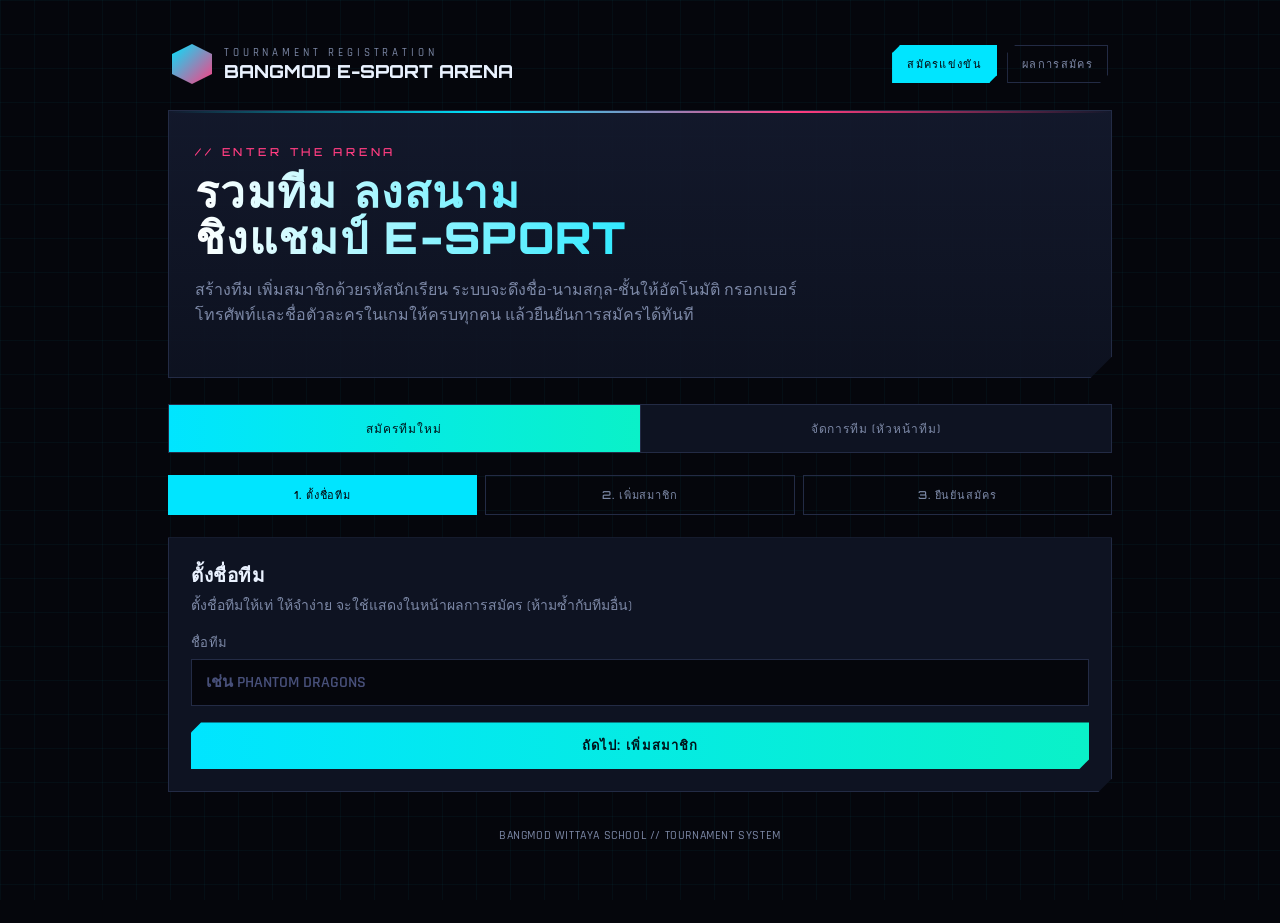
==== index.html @ ba94cb72 "Add files via upload" ====
<!DOCTYPE html>
<html lang="th">
<head>
<meta charset="UTF-8">
<meta name="viewport" content="width=device-width, initial-scale=1, maximum-scale=1">
<title>สมัครแข่งขัน E-SPORT</title>
<link rel="stylesheet" href="style.css">
</head>
<body>

<div class="wrap">

  <div class="topbar">
    <div class="brand">
      <div class="brand-mark"></div>
      <div class="brand-text">
        <div class="t1">Tournament Registration</div>
        <div class="t2">BANGMOD E-SPORT ARENA</div>
      </div>
    </div>
    <div class="nav-links">
      <a class="active" href="index.html">สมัครแข่งขัน</a>
      <a href="view.html">ผลการสมัคร</a>
    </div>
  </div>

  <div class="hero">
    <div class="eyebrow">// Enter the Arena</div>
    <h1>รวมทีม ลงสนาม<br>ชิงแชมป์ E-SPORT</h1>
    <p>สร้างทีม เพิ่มสมาชิกด้วยรหัสนักเรียน ระบบจะดึงชื่อ-นามสกุล-ชั้นให้อัตโนมัติ กรอกเบอร์โทรศัพท์และชื่อตัวละครในเกมให้ครบทุกคน แล้วยืนยันการสมัครได้ทันที</p>
  </div>

  <div class="tabs">
    <button id="tabNewBtn" class="active" onclick="showTab('new')">สมัครทีมใหม่</button>
    <button id="tabManageBtn" onclick="showTab('manage')">จัดการทีม (หัวหน้าทีม)</button>
  </div>

  <!-- ============ TAB: NEW TEAM ============ -->
  <div id="tabNew">

    <div class="steps">
      <div class="step on" id="stepInd1">1. ตั้งชื่อทีม</div>
      <div class="step" id="stepInd2">2. เพิ่มสมาชิก</div>
      <div class="step" id="stepInd3">3. ยืนยันสมัคร</div>
    </div>

    <!-- STEP 1 -->
    <div class="panel" id="step1">
      <h2>ตั้งชื่อทีม</h2>
      <div class="sub">ตั้งชื่อทีมให้เท่ ให้จำง่าย จะใช้แสดงในหน้าผลการสมัคร (ห้ามซ้ำกับทีมอื่น)</div>
      <div class="field">
        <label>ชื่อทีม</label>
        <input type="text" id="teamNameInput" placeholder="เช่น PHANTOM DRAGONS">
      </div>
      <div id="teamNameAlert"></div>
      <button class="btn btn-primary btn-block" onclick="goStep2(event)">ถัดไป: เพิ่มสมาชิก</button>
    </div>

    <!-- STEP 2 -->
    <div class="panel hide" id="step2">
      <h2>เพิ่มสมาชิกทีม (<span id="memberCount">0</span>/5 คน)</h2>
      <div class="sub">ทีม: <span class="mono" id="teamNameDisplay"></span> — คนแรกที่เพิ่มจะเป็น <span style="color:var(--gold)">หัวหน้าทีม</span> โดยอัตโนมัติ • ทีมนี้ต้องมีสมาชิกครบ <b>5 คน</b> (ลำดับ 1-4 = ตัวจริง, ลำดับ 5 = สำรอง)</div>

      <div id="addAlert"></div>

      <div id="addFormArea">
        <div class="row2">
          <div class="field">
            <label>รหัสประจำตัวนักเรียน</label>
            <input type="text" id="studentIdInput" placeholder="กรอกรหัสนักเรียนแล้วกด แอด" onkeydown="if(event.key==='Enter'){event.preventDefault();doLookup();}">
          </div>
          <div class="field">
            <label>&nbsp;</label>
            <button class="btn btn-block" id="addBtn" onclick="doLookup()">แอด (ค้นหา)</button>
          </div>
        </div>
      </div>

      <div id="previewCard"></div>

      <div id="rosterList"></div>

      <div style="display:flex; gap:10px; margin-top:18px;">
        <button class="btn" onclick="backStep1()">ย้อนกลับ</button>
        <button class="btn btn-primary" style="flex:1" id="toStep3Btn" onclick="goStep3()" disabled>ถัดไป: ยืนยันสมัคร</button>
      </div>
    </div>

    <!-- STEP 3 -->
    <div class="panel hide" id="step3">
      <h2>ตรวจสอบและยืนยันการสมัคร</h2>
      <div class="sub">ตรวจสอบข้อมูลทีมและสมาชิกให้ถูกต้องก่อนยืนยัน</div>
      <div id="confirmSummary"></div>
      <div id="submitAlert"></div>
      <div style="display:flex; gap:10px; margin-top:18px;">
        <button class="btn" onclick="backToStep2FromConfirm()">ย้อนกลับแก้ไข</button>
        <button class="btn btn-primary" style="flex:1" id="submitBtn" onclick="doSubmit()">ยืนยันสมัครทีม</button>
      </div>
    </div>

    <!-- SUCCESS -->
    <div class="panel hide" id="stepSuccess">
      <h2 style="color:var(--success)">✓ สมัครสำเร็จ!</h2>
      <div id="successBody"></div>
    </div>

  </div>

  <!-- ============ TAB: MANAGE TEAM ============ -->
  <div id="tabManage" class="hide">

    <div class="panel" id="loginPanel">
      <h2>เข้าสู่ระบบหัวหน้าทีม</h2>
      <div class="sub">กรอกรหัสนักเรียนและเบอร์โทรศัพท์ของหัวหน้าทีม เพื่อแก้ไข/เพิ่ม/ลบสมาชิก</div>
      <div id="loginAlert"></div>
      <div class="row2">
        <div class="field">
          <label>รหัสประจำตัวนักเรียน (หัวหน้าทีม)</label>
          <input type="text" id="loginId">
        </div>
        <div class="field">
          <label>เบอร์โทรศัพท์</label>
          <input type="tel" id="loginPhone">
        </div>
      </div>
      <button class="btn btn-primary btn-block" onclick="doTeamLogin()">เข้าสู่ระบบ</button>
    </div>

    <div class="panel hide" id="managePanel">
      <h2>จัดการทีม: <span id="mgTeamName" class="mono"></span></h2>
      <div class="sub">เฉพาะหัวหน้าทีมเท่านั้นที่แก้ไขได้ สมาชิกในทีมไม่สามารถแก้ไขได้</div>
      <div id="mgAlert"></div>

      <div class="field">
        <label>เปลี่ยนชื่อทีม</label>
        <div style="display:flex; gap:10px;">
          <input type="text" id="mgTeamNameInput" style="flex:1">
          <button class="btn btn-sm" onclick="mgRenameTeam()">บันทึก</button>
        </div>
      </div>

      <h3 style="font-size:15px; margin:18px 0 10px;">รายชื่อสมาชิก</h3>
      <div id="mgRoster"></div>

      <h3 style="font-size:15px; margin:18px 0 10px;">เพิ่มสมาชิกใหม่ (<span id="mgCount">0</span>/5 คน)</h3>
      <div id="mgAddAlert"></div>
      <div id="mgAddFormArea">
        <div class="row2">
          <div class="field">
            <label>รหัสประจำตัวนักเรียน</label>
            <input type="text" id="mgNewId">
          </div>
          <div class="field">
            <label>เบอร์โทรศัพท์</label>
            <input type="tel" id="mgNewPhone">
          </div>
        </div>
        <div class="field">
          <label>ชื่อตัวละครในเกม</label>
          <input type="text" id="mgNewGameName">
        </div>
        <button class="btn btn-block" onclick="mgAddMember()">เพิ่มสมาชิก</button>
      </div>
    </div>

  </div>

  <div class="footer-note">BANGMOD WITTAYA SCHOOL // TOURNAMENT SYSTEM</div>
</div>

<script src="config.js"></script>
<script src="api.js"></script>
<script src="inapp-warning.js"></script>
<script>
  /* ------------- TAB SWITCH ------------- */
  function showTab(t){
    document.getElementById('tabNew').classList.toggle('hide', t!=='new');
    document.getElementById('tabManage').classList.toggle('hide', t!=='manage');
    document.getElementById('tabNewBtn').classList.toggle('active', t==='new');
    document.getElementById('tabManageBtn').classList.toggle('active', t==='manage');
  }

  /* ------------- NEW TEAM FLOW STATE ------------- */
  const TEAM_SIZE = 5;
  const STARTER_COUNT = 4;
  let teamName = '';
  let members = []; // {studentId, firstName, lastName, className, phone, gameName}

  function posLabel(idx){ return idx < STARTER_COUNT ? 'ตัวจริง' : 'สำรอง'; }

  function esc(s){ return String(s==null?'':s).replace(/[&<>"']/g, c=>({'&':'&amp;','<':'&lt;','>':'&gt;','"':'&quot;',"'":'&#39;'}[c])); }

  function setStepInd(n){
    for(let i=1;i<=3;i++){
      const el = document.getElementById('stepInd'+i);
      el.classList.remove('on','done');
      if(i<n) el.classList.add('done');
      if(i===n) el.classList.add('on');
    }
  }

  function showAlert(elId, msg, ok){
    document.getElementById(elId).innerHTML = msg ? '<div class="alert '+(ok?'ok':'')+'">'+esc(msg).replace(/\n/g,'<br>')+'</div>' : '';
  }

  function goStep2(evt){
    const v = document.getElementById('teamNameInput').value.trim();
    if(!v){ showAlert('teamNameAlert','กรุณาตั้งชื่อทีม'); return; }
    const btn = evt.target;
    btn.disabled = true; btn.textContent = 'กำลังตรวจสอบชื่อทีม...';
    apiCall('checkTeamNameAvailable', { name: v }, 'GET').then(function(res){
      btn.disabled = false; btn.textContent = 'ถัดไป: เพิ่มสมาชิก';
      if(!res.ok){ showAlert('teamNameAlert', res.message); return; }
      showAlert('teamNameAlert','');
      teamName = v;
      document.getElementById('teamNameDisplay').textContent = teamName;
      document.getElementById('step1').classList.add('hide');
      document.getElementById('step2').classList.remove('hide');
      setStepInd(2);
    });
  }
  function backStep1(){
    document.getElementById('step2').classList.add('hide');
    document.getElementById('step1').classList.remove('hide');
    setStepInd(1);
  }

  let pendingStudent = null;
  function doLookup(){
    const idInput = document.getElementById('studentIdInput');
    const sid = idInput.value.trim();
    showAlert('addAlert','');
    document.getElementById('previewCard').innerHTML = '';
    if(members.length>=TEAM_SIZE){ showAlert('addAlert','ทีมนี้มีสมาชิกครบ 5 คนแล้ว'); return; }
    if(!sid){ showAlert('addAlert','กรุณากรอกรหัสนักเรียน'); return; }
    if(members.some(m=>m.studentId===sid)){ showAlert('addAlert','รหัสนี้อยู่ในทีมนี้แล้ว'); return; }
    const btn = document.getElementById('addBtn');
    btn.disabled = true; btn.textContent = 'กำลังค้นหา...';
    apiCall('lookupStudent', { studentId: sid }, 'GET').then(function(res){
      btn.disabled = false; btn.textContent = 'แอด (ค้นหา)';
      if(!res.ok){ showAlert('addAlert', res.message); return; }
      pendingStudent = res.student;
      const isLeader = members.length===0;
      const posText = posLabel(members.length);
      document.getElementById('previewCard').innerHTML =
        '<div class="roster-item '+(isLeader?'leader':'')+'">'+
          '<div class="info">'+
            '<div class="name">'+esc(pendingStudent.firstName)+' '+esc(pendingStudent.lastName)+'</div>'+
            '<div class="meta">ชั้น '+esc(pendingStudent.className)+' • รหัส '+esc(pendingStudent.studentId)+' • ลำดับ '+(members.length+1)+' ('+posText+')</div>'+
          '</div>'+
          '<div class="badge '+(isLeader?'':'member')+'">'+(isLeader?'หัวหน้าทีม':'สมาชิก')+'</div>'+
        '</div>'+
        '<div class="row2" style="margin-top:12px;">'+
          '<div class="field"><label>เบอร์โทรศัพท์ของ '+esc(pendingStudent.firstName)+'</label>'+
          '<input type="tel" id="pendingPhone" placeholder="0812345678"></div>'+
          '<div class="field"><label>ชื่อตัวละครในเกม</label>'+
          '<input type="text" id="pendingGameName" placeholder="เช่น ShadowStriker"></div>'+
        '</div>'+
        '<button class="btn btn-primary btn-block" onclick="confirmAddMember()">ยืนยันเพิ่มเข้าทีม</button>';
    });
  }

  function confirmAddMember(){
    const phone = document.getElementById('pendingPhone').value.trim();
    const gameName = document.getElementById('pendingGameName').value.trim();
    if(!phone || phone.length<9){ showAlert('addAlert','กรุณากรอกเบอร์โทรศัพท์ให้ถูกต้อง'); return; }
    if(!gameName){ showAlert('addAlert','กรุณากรอกชื่อตัวละครในเกม'); return; }
    members.push({ studentId: pendingStudent.studentId, firstName: pendingStudent.firstName, lastName: pendingStudent.lastName, className: pendingStudent.className, phone: phone, gameName: gameName });
    pendingStudent = null;
    document.getElementById('previewCard').innerHTML = '';
    document.getElementById('studentIdInput').value = '';
    showAlert('addAlert','');
    renderRoster();
  }

  function removeMember(sid){
    members = members.filter(m=>m.studentId!==sid);
    renderRoster();
  }

  function renderRoster(){
    const el = document.getElementById('rosterList');
    document.getElementById('memberCount').textContent = members.length;
    if(members.length===0){ el.innerHTML = '<div class="muted">ยังไม่มีสมาชิกในทีม</div>'; }
    else {
      el.innerHTML = members.map((m,i)=>{
        const isLeader = i===0;
        return '<div class="roster-item '+(isLeader?'leader':'')+'">'+
          '<div class="info"><div class="name">'+esc(m.firstName)+' '+esc(m.lastName)+' <span class="mono" style="color:var(--dim); font-size:12px;">@'+esc(m.gameName)+'</span></div>'+
          '<div class="meta">ชั้น '+esc(m.className)+' • รหัส '+esc(m.studentId)+' • โทร '+esc(m.phone)+' • ลำดับ '+(i+1)+' ('+posLabel(i)+')</div></div>'+
          '<div class="badge '+(isLeader?'':'member')+'">'+(isLeader?'หัวหน้าทีม':'สมาชิก')+'</div>'+
          '<button class="btn btn-sm btn-danger" onclick="removeMember(\''+m.studentId+'\')">ลบ</button>'+
        '</div>';
      }).join('');
    }
    document.getElementById('toStep3Btn').disabled = members.length!==TEAM_SIZE;
    document.getElementById('addFormArea').classList.toggle('hide', members.length>=TEAM_SIZE);
    document.getElementById('previewCard').innerHTML = '';
  }

  function goStep3(){
    document.getElementById('confirmSummary').innerHTML =
      '<div class="roster-item leader" style="border-left-color:var(--magenta)">'+
        '<div class="info"><div class="name">ชื่อทีม: '+esc(teamName)+'</div>'+
        '<div class="meta">จำนวนสมาชิก '+members.length+' คน</div></div>'+
      '</div>'+
      members.map((m,i)=>{
        const isLeader = i===0;
        return '<div class="roster-item '+(isLeader?'leader':'')+'">'+
          '<div class="info"><div class="name">'+esc(m.firstName)+' '+esc(m.lastName)+' <span class="mono" style="color:var(--dim); font-size:12px;">@'+esc(m.gameName)+'</span></div>'+
          '<div class="meta">ชั้น '+esc(m.className)+' • รหัส '+esc(m.studentId)+' • โทร '+esc(m.phone)+' • ลำดับ '+(i+1)+' ('+posLabel(i)+')</div></div>'+
          '<div class="badge '+(isLeader?'':'member')+'">'+(isLeader?'หัวหน้าทีม':'สมาชิก')+'</div>'+
        '</div>';
      }).join('');
    document.getElementById('step2').classList.add('hide');
    document.getElementById('step3').classList.remove('hide');
    setStepInd(3);
  }
  function backToStep2FromConfirm(){
    document.getElementById('step3').classList.add('hide');
    document.getElementById('step2').classList.remove('hide');
    setStepInd(2);
  }

  function doSubmit(){
    const btn = document.getElementById('submitBtn');
    btn.disabled = true; btn.textContent = 'กำลังบันทึก...';
    showAlert('submitAlert','');
    apiCall('submitRegistration', { teamName: teamName, members: members }, 'POST').then(function(res){
      btn.disabled = false; btn.textContent = 'ยืนยันสมัครทีม';
      if(!res.ok){ showAlert('submitAlert', res.message); return; }
      document.getElementById('step3').classList.add('hide');
      setStepInd(3);
      document.getElementById('successBody').innerHTML =
        '<div class="roster-item leader"><div class="info">'+
        '<div class="name">ทีม '+esc(res.teamName)+'</div>'+
        '<div class="meta">สมัครสำเร็จเมื่อ '+esc(res.timestamp)+'</div></div></div>'+
        '<p class="muted" style="margin-top:14px;">หัวหน้าทีมสามารถเข้าไปแก้ไขสมาชิกทีมได้ที่แท็บ <b>"จัดการทีม (หัวหน้าทีม)"</b> โดยใช้รหัสนักเรียนและเบอร์โทรศัพท์ของหัวหน้าทีม</p>'+
        '<a href="view.html" class="btn btn-primary" style="display:inline-block;margin-top:12px;text-decoration:none;">ดูผลการสมัครทั้งหมด</a>';
      document.getElementById('stepSuccess').classList.remove('hide');
    });
  }

  renderRoster();

  /* ------------- MANAGE TEAM (LEADER) ------------- */
  let mgTeamId = null, mgToken = null;

  function doTeamLogin(){
    const sid = document.getElementById('loginId').value.trim();
    const phone = document.getElementById('loginPhone').value.trim();
    showAlert('loginAlert','');
    if(!sid || !phone){ showAlert('loginAlert','กรุณากรอกรหัสนักเรียนและเบอร์โทรศัพท์'); return; }
    apiCall('teamLogin', { studentId: sid, phone: phone }, 'POST').then(function(res){
      if(!res.ok){ showAlert('loginAlert', res.message); return; }
      mgTeamId = res.teamId; mgToken = res.token;
      document.getElementById('loginPanel').classList.add('hide');
      document.getElementById('managePanel').classList.remove('hide');
      document.getElementById('mgTeamName').textContent = res.teamName;
      document.getElementById('mgTeamNameInput').value = res.teamName;
      renderMgRoster(res.members);
    });
  }

  function renderMgRoster(list){
    const el = document.getElementById('mgRoster');
    document.getElementById('mgCount').textContent = list.length;
    document.getElementById('mgAddFormArea').classList.toggle('hide', list.length>=5);
    el.innerHTML = list.map((m,i)=>{
      const isLeader = m.role==='หัวหน้าทีม';
      const posText = m.status || (i<4?'ตัวจริง':'สำรอง');
      return '<div class="roster-item '+(isLeader?'leader':'')+'">'+
        '<div class="info"><div class="name">'+esc(m.firstName)+' '+esc(m.lastName)+'</div>'+
        '<div class="meta">ชั้น '+esc(m.className)+' • รหัส '+esc(m.studentId)+' • ลำดับ '+(i+1)+' ('+posText+')</div>'+
        '<div class="row2" style="margin-top:8px;">'+
          '<div class="field"><label>เบอร์โทรศัพท์</label><input type="tel" value="'+esc(m.phone)+'" id="phone_'+esc(m.studentId)+'"></div>'+
          '<div class="field"><label>ชื่อตัวละครในเกม</label><input type="text" value="'+esc(m.gameName||'')+'" id="game_'+esc(m.studentId)+'"></div>'+
        '</div>'+
        '</div>'+
        '<div class="badge '+(isLeader?'':'member')+'">'+(isLeader?'หัวหน้าทีม':'สมาชิก')+'</div>'+
        '<div style="display:flex; flex-direction:column; gap:6px;">'+
          '<button class="btn btn-sm" onclick="mgUpdateContact(\''+m.studentId+'\')">บันทึก</button>'+
          (isLeader?'':'<button class="btn btn-sm btn-danger" onclick="mgRemoveMember(\''+m.studentId+'\')">ลบออก</button>')+
        '</div>'+
      '</div>';
    }).join('');
  }

  function mgRenameTeam(){
    const v = document.getElementById('mgTeamNameInput').value.trim();
    if(!v) return;
    apiCall('teamUpdateTeamName', { teamId: mgTeamId, token: mgToken, newName: v }, 'POST').then(function(res){
      if(!res.ok){ showAlert('mgAlert', res.message); return; }
      document.getElementById('mgTeamName').textContent = res.teamName;
      showAlert('mgAlert','บันทึกชื่อทีมแล้ว', true);
    });
  }

  function mgUpdateContact(sid){
    const phone = document.getElementById('phone_'+sid).value.trim();
    const gameName = document.getElementById('game_'+sid).value.trim();
    apiCall('teamUpdateMemberContact', { teamId: mgTeamId, token: mgToken, studentId: sid, phone: phone, gameName: gameName }, 'POST').then(function(res){
      if(!res.ok){ showAlert('mgAlert', res.message); return; }
      if(res.token) mgToken = res.token;
      showAlert('mgAlert','บันทึกข้อมูลแล้ว', true);
      renderMgRoster(res.members);
    });
  }

  function mgRemoveMember(sid){
    if(!confirm('ยืนยันลบสมาชิกนี้ออกจากทีม?')) return;
    apiCall('teamRemoveMember', { teamId: mgTeamId, token: mgToken, studentId: sid }, 'POST').then(function(res){
      if(!res.ok){ showAlert('mgAlert', res.message); return; }
      renderMgRoster(res.members);
    });
  }

  function mgAddMember(){
    const sid = document.getElementById('mgNewId').value.trim();
    const phone = document.getElementById('mgNewPhone').value.trim();
    const gameName = document.getElementById('mgNewGameName').value.trim();
    showAlert('mgAddAlert','');
    if(!sid || !phone || !gameName){ showAlert('mgAddAlert','กรุณากรอกรหัสนักเรียน เบอร์โทรศัพท์ และชื่อตัวละครในเกมให้ครบ'); return; }
    apiCall('teamAddMember', { teamId: mgTeamId, token: mgToken, studentId: sid, phone: phone, gameName: gameName }, 'POST').then(function(res){
      if(!res.ok){ showAlert('mgAddAlert', res.message); return; }
      document.getElementById('mgNewId').value='';
      document.getElementById('mgNewPhone').value='';
      document.getElementById('mgNewGameName').value='';
      renderMgRoster(res.members);
    });
  }
</script>
</body>
</html>
---- style.css ----
@import url('https://fonts.googleapis.com/css2?family=Orbitron:wght@600;800;900&family=Rajdhani:wght@500;600;700&family=JetBrains+Mono:wght@500;700&display=swap');

  :root{
    --void:#05060c;
    --panel:#0e1322;
    --panel-2:#141a2e;
    --line:#232b45;
    --cyan:#00e5ff;
    --magenta:#ff3d81;
    --gold:#ffc93c;
    --text:#eaf2ff;
    --dim:#7c88a6;
    --danger:#ff4b6a;
    --success:#33ffb0;
  }

  *{box-sizing:border-box;}
  html,body{
    margin:0;padding:0;min-height:100%;
    background:
      radial-gradient(1200px 700px at 15% -10%, rgba(0,229,255,.10), transparent 55%),
      radial-gradient(1000px 600px at 100% 0%, rgba(255,61,129,.10), transparent 55%),
      var(--void);
    color:var(--text);
    font-family:'Rajdhani',sans-serif;
    font-weight:500;
  }
  body{
    background-image:
      linear-gradient(rgba(0,229,255,.035) 1px, transparent 1px),
      linear-gradient(90deg, rgba(0,229,255,.035) 1px, transparent 1px);
    background-size:34px 34px;
    background-attachment:fixed;
  }

  h1,h2,h3,.display{ font-family:'Orbitron',sans-serif; letter-spacing:.03em; margin:0; }
  .mono{ font-family:'JetBrains Mono',monospace; letter-spacing:.02em; }

  a{ color:var(--cyan); }

  ::selection{ background:var(--magenta); color:#fff; }

  ::-webkit-scrollbar{ width:10px; height:10px;}
  ::-webkit-scrollbar-track{ background:var(--void);}
  ::-webkit-scrollbar-thumb{ background:var(--line); border-radius:6px;}

  .wrap{ max-width:980px; margin:0 auto; padding:28px 18px 80px; }

  /* ---------- Top bar / hero ---------- */
  .topbar{
    display:flex; align-items:center; justify-content:space-between;
    padding:16px 4px 26px; flex-wrap:wrap; gap:12px;
  }
  .brand{ display:flex; align-items:center; gap:12px; }
  .brand-mark{
    width:40px;height:40px; flex:none;
    background:linear-gradient(135deg,var(--cyan),var(--magenta));
    clip-path:polygon(50% 0,100% 25%,100% 75%,50% 100%,0 75%,0 25%);
    box-shadow:0 0 22px rgba(0,229,255,.55);
  }
  .brand-text .t1{ font-size:11px; letter-spacing:.35em; color:var(--dim); text-transform:uppercase;}
  .brand-text .t2{ font-family:'Orbitron'; font-weight:800; font-size:18px; }
  .nav-links{ display:flex; gap:10px; }
  .nav-links a{
    font-family:'Orbitron'; font-size:11px; letter-spacing:.12em; text-decoration:none;
    color:var(--dim); border:1px solid var(--line); padding:9px 14px;
    clip-path:polygon(8px 0,100% 0,100% calc(100% - 8px),calc(100% - 8px) 100%,0 100%,0 8px);
    transition:.2s;
  }
  .nav-links a:hover, .nav-links a.active{ color:var(--void); background:var(--cyan); border-color:var(--cyan); }

  .hero{
    position:relative; padding:34px 26px; margin-bottom:26px; overflow:hidden;
    background:linear-gradient(180deg, rgba(20,26,46,.9), rgba(14,19,34,.9));
    border:1px solid var(--line);
    clip-path:polygon(0 0,100% 0,100% calc(100% - 22px),calc(100% - 22px) 100%,0 100%);
  }
  .hero::after{
    content:'';position:absolute; left:0; right:0; top:0; height:2px;
    background:linear-gradient(90deg,transparent,var(--cyan),var(--magenta),transparent);
    animation:scan 3.2s linear infinite;
  }
  @keyframes scan{ 0%{transform:translateY(0);} 100%{transform:translateY(220px);} }
  .eyebrow{ color:var(--magenta); font-family:'Orbitron'; font-size:11px; letter-spacing:.35em; text-transform:uppercase; }
  .hero h1{ font-size:clamp(28px,5vw,44px); font-weight:900; line-height:1.05; margin:10px 0 8px;
    background:linear-gradient(90deg,#fff,var(--cyan) 60%,var(--magenta));
    -webkit-background-clip:text; background-clip:text; color:transparent; }
  .hero p{ color:var(--dim); max-width:640px; font-size:16px; }

  /* ---------- Panels / cards ---------- */
  .panel{
    background:var(--panel); border:1px solid var(--line);
    clip-path:polygon(0 0,100% 0,100% calc(100% - 14px),calc(100% - 14px) 100%,0 100%);
    padding:22px; margin-bottom:20px;
  }
  .panel h2{ font-size:19px; font-weight:800; margin-bottom:4px; }
  .panel .sub{ color:var(--dim); font-size:14px; margin-bottom:16px; }

  .steps{ display:flex; gap:8px; margin-bottom:22px; flex-wrap:wrap; }
  .step{
    flex:1; min-width:120px; text-align:center; padding:10px 6px;
    border:1px solid var(--line); font-family:'Orbitron'; font-size:11px; letter-spacing:.08em;
    color:var(--dim);
  }
  .step.on{ color:var(--void); background:var(--cyan); border-color:var(--cyan); }
  .step.done{ color:var(--cyan); border-color:var(--cyan); }

  /* ---------- Form elements ---------- */
  label{ display:block; font-size:13px; color:var(--dim); margin:0 0 6px; letter-spacing:.03em; }
  .field{ margin-bottom:16px; }
  input[type=text], input[type=tel], input[type=password], input[type=file], select{
    width:100%; background:var(--void); border:1px solid var(--line); color:var(--text);
    padding:12px 14px; font-family:'Rajdhani'; font-size:16px; font-weight:600;
    outline:none; transition:.15s;
  }
  input:focus, select:focus{ border-color:var(--cyan); box-shadow:0 0 0 3px rgba(0,229,255,.15); }
  input::placeholder{ color:#48507a; }
  .row2{ display:grid; grid-template-columns:1fr 1fr; gap:12px; }
  @media (max-width:560px){ .row2{ grid-template-columns:1fr; } }

  .btn{
    font-family:'Orbitron'; font-size:13px; font-weight:700; letter-spacing:.08em;
    padding:13px 22px; border:1px solid var(--line); background:transparent; color:var(--text);
    cursor:pointer; clip-path:polygon(10px 0,100% 0,100% calc(100% - 10px),calc(100% - 10px) 100%,0 100%,0 10px);
    transition:.15s; text-transform:uppercase;
  }
  .btn:hover{ border-color:var(--cyan); color:var(--cyan); }
  .btn:disabled{ opacity:.4; cursor:not-allowed; }
  .btn-primary{ background:linear-gradient(90deg,var(--cyan),#0af1c8); color:#00131a; border:none; }
  .btn-primary:hover{ filter:brightness(1.1); color:#00131a; box-shadow:0 0 20px rgba(0,229,255,.4); }
  .btn-danger{ border-color:rgba(255,75,106,.5); color:var(--danger); }
  .btn-danger:hover{ background:var(--danger); color:#fff; border-color:var(--danger); }
  .btn-block{ width:100%; }
  .btn-sm{ padding:8px 14px; font-size:11px; }

  /* ---------- Member rows / roster ---------- */
  .roster-item{
    display:flex; align-items:center; gap:12px; padding:12px 14px; margin-bottom:8px;
    background:var(--void); border:1px solid var(--line); border-left:3px solid var(--cyan);
  }
  .roster-item.leader{ border-left-color:var(--gold); }
  .roster-item .info{ flex:1; min-width:0; }
  .roster-item .name{ font-weight:700; font-size:16px; }
  .roster-item .meta{ color:var(--dim); font-size:13px; }
  .badge{
    font-family:'Orbitron'; font-size:10px; letter-spacing:.08em; padding:4px 9px;
    border:1px solid var(--gold); color:var(--gold); text-transform:uppercase; flex:none;
  }
  .badge.member{ border-color:var(--cyan); color:var(--cyan); }

  /* ---------- Alerts ---------- */
  .alert{ padding:12px 14px; border-left:3px solid var(--danger); background:rgba(255,75,106,.08); color:#ffd0d9; font-size:14px; margin-bottom:14px; white-space:pre-line;}
  .alert.ok{ border-left-color:var(--success); background:rgba(51,255,176,.08); color:#c6ffe9; }

  /* ---------- Results table / team cards ---------- */
  .team-card{
    background:var(--panel); border:1px solid var(--line); margin-bottom:16px;
    clip-path:polygon(0 0,100% 0,100% calc(100% - 14px),calc(100% - 14px) 100%,0 100%);
  }
  .team-card .head{
    display:flex; align-items:center; justify-content:space-between; gap:10px;
    padding:14px 18px; border-bottom:1px solid var(--line); cursor:pointer;
  }
  .team-card .entry{ font-family:'JetBrains Mono'; color:var(--magenta); font-size:12px; }
  .team-card .tname{ font-family:'Orbitron'; font-weight:800; font-size:16px; margin-top:2px; }
  .team-card .time{ color:var(--dim); font-size:12px; font-family:'JetBrains Mono'; white-space:nowrap; }
  .team-card table{ width:100%; border-collapse:collapse; }
  .team-card td, .team-card th{ padding:10px 18px; font-size:14px; text-align:left; border-bottom:1px solid var(--line); }
  .team-card th{ color:var(--dim); font-size:11px; letter-spacing:.08em; text-transform:uppercase; font-family:'Orbitron'; }
  .team-card tr:last-child td{ border-bottom:none; }

  .empty{ text-align:center; color:var(--dim); padding:50px 20px; }
  .loader{ text-align:center; color:var(--dim); padding:30px; font-family:'Orbitron'; font-size:12px; letter-spacing:.1em; }
  .loader::after{ content:'...'; animation:dots 1.2s steps(4,end) infinite; }
  @keyframes dots{ 0%,20%{content:'.';} 40%{content:'..';} 60%,100%{content:'...';} }

  .tabs{ display:flex; gap:0; margin-bottom:22px; border:1px solid var(--line); }
  .tabs button{
    flex:1; background:var(--panel); border:none; color:var(--dim); padding:14px;
    font-family:'Orbitron'; font-size:12px; letter-spacing:.08em; cursor:pointer; text-transform:uppercase;
    border-right:1px solid var(--line);
  }
  .tabs button:last-child{ border-right:none; }
  .tabs button.active{ background:linear-gradient(90deg,var(--cyan),#0af1c8); color:#00131a; }

  .hide{ display:none !important; }
  .muted{ color:var(--dim); font-size:13px; }
  .footer-note{ text-align:center; color:var(--dim); font-size:12px; margin-top:36px; letter-spacing:.05em; }
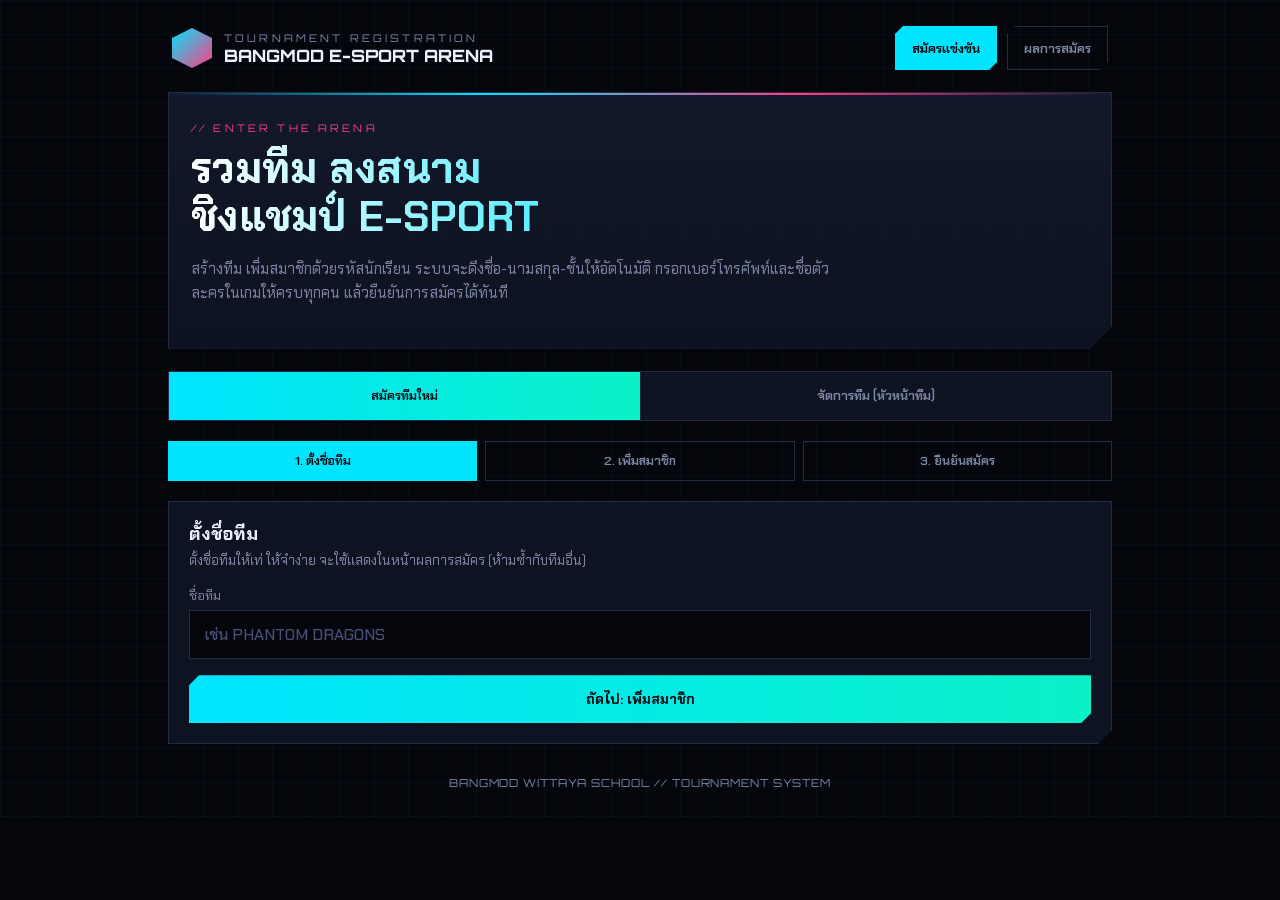
==== commit 282c808a: "Add files via upload" ====
--- a/index.html
+++ b/index.html
@@ -2,7 +2,7 @@
 <html lang="th">
 <head>
 <meta charset="UTF-8">
-<meta name="viewport" content="width=device-width, initial-scale=1, maximum-scale=1">
+<meta name="viewport" content="width=device-width, initial-scale=1, maximum-scale=1, viewport-fit=cover">
 <title>สมัครแข่งขัน E-SPORT</title>
 <link rel="stylesheet" href="style.css">
 </head>
@@ -171,6 +171,7 @@
 <script src="config.js"></script>
 <script src="api.js"></script>
 <script src="inapp-warning.js"></script>
+<script src="bottom-nav.js"></script>
 <script>
   /* ------------- TAB SWITCH ------------- */
   function showTab(t){
--- a/style.css
+++ b/style.css
@@ -1,4 +1,7 @@
-@import url('https://fonts.googleapis.com/css2?family=Orbitron:wght@600;800;900&family=Rajdhani:wght@500;600;700&family=JetBrains+Mono:wght@500;700&display=swap');
+/* Chakra Petch = ตัวหลักของทั้งแอป (รองรับไทย+อังกฤษ สไตล์เหลี่ยม-เทค เหมาะกับธีม esport)
+     Orbitron = ใช้เฉพาะจุดที่เป็นภาษาอังกฤษล้วนๆ (โลโก้/ป้ายแบรนด์) เพราะไม่มีตัวอักษรไทย
+     JetBrains Mono = ตัวเลข/รหัส/เวลา */
+  @import url('https://fonts.googleapis.com/css2?family=Chakra+Petch:wght@400;500;600;700&family=Orbitron:wght@700;800;900&family=JetBrains+Mono:wght@500;700&display=swap');
 
   :root{
     --void:#05060c;
@@ -12,18 +15,23 @@
     --dim:#7c88a6;
     --danger:#ff4b6a;
     --success:#33ffb0;
-  }
-
-  *{box-sizing:border-box;}
+    --safe-t: env(safe-area-inset-top, 0px);
+    --safe-b: env(safe-area-inset-bottom, 0px);
+    --bottom-nav-h: 64px;
+  }
+
+  *{ box-sizing:border-box; -webkit-tap-highlight-color:transparent; }
+  html{ -webkit-text-size-adjust:100%; }
   html,body{
     margin:0;padding:0;min-height:100%;
+    overflow-x:hidden;
     background:
       radial-gradient(1200px 700px at 15% -10%, rgba(0,229,255,.10), transparent 55%),
       radial-gradient(1000px 600px at 100% 0%, rgba(255,61,129,.10), transparent 55%),
       var(--void);
     color:var(--text);
-    font-family:'Rajdhani',sans-serif;
-    font-weight:500;
+    font-family:'Chakra Petch','Noto Sans Thai',sans-serif;
+    font-weight:400;
   }
   body{
     background-image:
@@ -33,24 +41,21 @@
     background-attachment:fixed;
   }
 
-  h1,h2,h3,.display{ font-family:'Orbitron',sans-serif; letter-spacing:.03em; margin:0; }
+  h1,h2,h3,.display{ font-family:'Chakra Petch',sans-serif; font-weight:700; letter-spacing:.01em; margin:0; }
   .mono{ font-family:'JetBrains Mono',monospace; letter-spacing:.02em; }
+  /* ใช้เฉพาะข้อความอังกฤษล้วน (โลโก้/ป้ายแบรนด์) เท่านั้น เพราะฟอนต์นี้ไม่มีตัวอักษรไทย */
+  .brand-only{ font-family:'Orbitron',sans-serif; }
 
   a{ color:var(--cyan); }
-
   ::selection{ background:var(--magenta); color:#fff; }
-
   ::-webkit-scrollbar{ width:10px; height:10px;}
   ::-webkit-scrollbar-track{ background:var(--void);}
   ::-webkit-scrollbar-thumb{ background:var(--line); border-radius:6px;}
 
-  .wrap{ max-width:980px; margin:0 auto; padding:28px 18px 80px; }
+  .wrap{ max-width:980px; margin:0 auto; padding:calc(18px + var(--safe-t)) 18px 28px; }
 
   /* ---------- Top bar / hero ---------- */
-  .topbar{
-    display:flex; align-items:center; justify-content:space-between;
-    padding:16px 4px 26px; flex-wrap:wrap; gap:12px;
-  }
+  .topbar{ display:flex; align-items:center; justify-content:space-between; padding:8px 4px 22px; flex-wrap:wrap; gap:12px; }
   .brand{ display:flex; align-items:center; gap:12px; }
   .brand-mark{
     width:40px;height:40px; flex:none;
@@ -58,22 +63,27 @@
     clip-path:polygon(50% 0,100% 25%,100% 75%,50% 100%,0 75%,0 25%);
     box-shadow:0 0 22px rgba(0,229,255,.55);
   }
-  .brand-text .t1{ font-size:11px; letter-spacing:.35em; color:var(--dim); text-transform:uppercase;}
-  .brand-text .t2{ font-family:'Orbitron'; font-weight:800; font-size:18px; }
+  .brand-text .t1{ font-family:'Orbitron',sans-serif; font-size:10.5px; letter-spacing:.3em; color:var(--dim); text-transform:uppercase;}
+  .brand-text .t2{ font-family:'Orbitron',sans-serif; font-weight:800; font-size:17px; }
+
+  /* nav-links: ใช้บนจอกว้าง (desktop/tablet) — บนมือถือใช้ bottom-nav แทน */
   .nav-links{ display:flex; gap:10px; }
   .nav-links a{
-    font-family:'Orbitron'; font-size:11px; letter-spacing:.12em; text-decoration:none;
-    color:var(--dim); border:1px solid var(--line); padding:9px 14px;
+    font-family:'Chakra Petch'; font-weight:600; font-size:13px; text-decoration:none;
+    color:var(--dim); border:1px solid var(--line); padding:10px 16px; min-height:44px; display:flex; align-items:center;
     clip-path:polygon(8px 0,100% 0,100% calc(100% - 8px),calc(100% - 8px) 100%,0 100%,0 8px);
-    transition:.2s;
+    transition:.15s;
   }
   .nav-links a:hover, .nav-links a.active{ color:var(--void); background:var(--cyan); border-color:var(--cyan); }
+  @media (max-width:720px){ .nav-links{ display:none; } }
+  @media (max-width:720px){ .wrap{ padding-bottom:calc(28px + var(--bottom-nav-h) + var(--safe-b)); } }
 
   .hero{
-    position:relative; padding:34px 26px; margin-bottom:26px; overflow:hidden;
+    position:relative; padding:28px 22px; margin-bottom:22px; overflow:hidden;
     background:linear-gradient(180deg, rgba(20,26,46,.9), rgba(14,19,34,.9));
     border:1px solid var(--line);
     clip-path:polygon(0 0,100% 0,100% calc(100% - 22px),calc(100% - 22px) 100%,0 100%);
+    animation:fadeUp .5s ease both;
   }
   .hero::after{
     content:'';position:absolute; left:0; right:0; top:0; height:2px;
@@ -81,36 +91,39 @@
     animation:scan 3.2s linear infinite;
   }
   @keyframes scan{ 0%{transform:translateY(0);} 100%{transform:translateY(220px);} }
-  .eyebrow{ color:var(--magenta); font-family:'Orbitron'; font-size:11px; letter-spacing:.35em; text-transform:uppercase; }
-  .hero h1{ font-size:clamp(28px,5vw,44px); font-weight:900; line-height:1.05; margin:10px 0 8px;
+  @keyframes fadeUp{ from{ opacity:0; transform:translateY(10px);} to{ opacity:1; transform:translateY(0);} }
+  .eyebrow{ font-family:'Orbitron',sans-serif; color:var(--magenta); font-size:10.5px; letter-spacing:.3em; text-transform:uppercase; }
+  .hero h1{ font-size:clamp(24px,6vw,42px); font-weight:700; line-height:1.15; margin:10px 0 8px;
     background:linear-gradient(90deg,#fff,var(--cyan) 60%,var(--magenta));
     -webkit-background-clip:text; background-clip:text; color:transparent; }
-  .hero p{ color:var(--dim); max-width:640px; font-size:16px; }
+  .hero p{ color:var(--dim); max-width:640px; font-size:15px; line-height:1.6; }
 
   /* ---------- Panels / cards ---------- */
   .panel{
     background:var(--panel); border:1px solid var(--line);
     clip-path:polygon(0 0,100% 0,100% calc(100% - 14px),calc(100% - 14px) 100%,0 100%);
-    padding:22px; margin-bottom:20px;
-  }
-  .panel h2{ font-size:19px; font-weight:800; margin-bottom:4px; }
-  .panel .sub{ color:var(--dim); font-size:14px; margin-bottom:16px; }
-
-  .steps{ display:flex; gap:8px; margin-bottom:22px; flex-wrap:wrap; }
+    padding:20px; margin-bottom:18px;
+    animation:fadeUp .4s ease both;
+  }
+  .panel h2{ font-size:18px; font-weight:700; margin-bottom:4px; }
+  .panel .sub{ color:var(--dim); font-size:13.5px; line-height:1.6; margin-bottom:16px; }
+
+  .steps{ display:flex; gap:8px; margin-bottom:20px; flex-wrap:wrap; }
   .step{
-    flex:1; min-width:120px; text-align:center; padding:10px 6px;
-    border:1px solid var(--line); font-family:'Orbitron'; font-size:11px; letter-spacing:.08em;
+    flex:1; min-width:104px; text-align:center; padding:11px 6px;
+    border:1px solid var(--line); font-family:'Chakra Petch'; font-weight:600; font-size:12.5px;
     color:var(--dim);
   }
   .step.on{ color:var(--void); background:var(--cyan); border-color:var(--cyan); }
   .step.done{ color:var(--cyan); border-color:var(--cyan); }
 
   /* ---------- Form elements ---------- */
-  label{ display:block; font-size:13px; color:var(--dim); margin:0 0 6px; letter-spacing:.03em; }
+  label{ display:block; font-size:13px; color:var(--dim); margin:0 0 6px; }
   .field{ margin-bottom:16px; }
   input[type=text], input[type=tel], input[type=password], input[type=file], select{
     width:100%; background:var(--void); border:1px solid var(--line); color:var(--text);
-    padding:12px 14px; font-family:'Rajdhani'; font-size:16px; font-weight:600;
+    padding:13px 14px; font-family:'Chakra Petch'; font-size:16px; font-weight:500;
+    min-height:48px;
     outline:none; transition:.15s;
   }
   input:focus, select:focus{ border-color:var(--cyan); box-shadow:0 0 0 3px rgba(0,229,255,.15); }
@@ -119,37 +132,40 @@
   @media (max-width:560px){ .row2{ grid-template-columns:1fr; } }
 
   .btn{
-    font-family:'Orbitron'; font-size:13px; font-weight:700; letter-spacing:.08em;
-    padding:13px 22px; border:1px solid var(--line); background:transparent; color:var(--text);
+    font-family:'Chakra Petch'; font-size:14px; font-weight:600;
+    padding:13px 22px; min-height:48px; border:1px solid var(--line); background:transparent; color:var(--text);
     cursor:pointer; clip-path:polygon(10px 0,100% 0,100% calc(100% - 10px),calc(100% - 10px) 100%,0 100%,0 10px);
-    transition:.15s; text-transform:uppercase;
+    transition:transform .1s ease, border-color .15s, color .15s, background .15s;
   }
   .btn:hover{ border-color:var(--cyan); color:var(--cyan); }
+  .btn:active{ transform:scale(.96); }
   .btn:disabled{ opacity:.4; cursor:not-allowed; }
-  .btn-primary{ background:linear-gradient(90deg,var(--cyan),#0af1c8); color:#00131a; border:none; }
+  .btn:disabled:active{ transform:none; }
+  .btn-primary{ background:linear-gradient(90deg,var(--cyan),#0af1c8); color:#00131a; border:none; font-weight:700; }
   .btn-primary:hover{ filter:brightness(1.1); color:#00131a; box-shadow:0 0 20px rgba(0,229,255,.4); }
   .btn-danger{ border-color:rgba(255,75,106,.5); color:var(--danger); }
   .btn-danger:hover{ background:var(--danger); color:#fff; border-color:var(--danger); }
   .btn-block{ width:100%; }
-  .btn-sm{ padding:8px 14px; font-size:11px; }
+  .btn-sm{ padding:9px 14px; min-height:40px; font-size:12.5px; }
 
   /* ---------- Member rows / roster ---------- */
   .roster-item{
-    display:flex; align-items:center; gap:12px; padding:12px 14px; margin-bottom:8px;
+    display:flex; align-items:center; gap:12px; padding:13px 14px; margin-bottom:8px;
     background:var(--void); border:1px solid var(--line); border-left:3px solid var(--cyan);
+    transition:.15s;
   }
   .roster-item.leader{ border-left-color:var(--gold); }
   .roster-item .info{ flex:1; min-width:0; }
-  .roster-item .name{ font-weight:700; font-size:16px; }
-  .roster-item .meta{ color:var(--dim); font-size:13px; }
+  .roster-item .name{ font-weight:600; font-size:15.5px; }
+  .roster-item .meta{ color:var(--dim); font-size:12.5px; margin-top:2px; }
   .badge{
-    font-family:'Orbitron'; font-size:10px; letter-spacing:.08em; padding:4px 9px;
-    border:1px solid var(--gold); color:var(--gold); text-transform:uppercase; flex:none;
+    font-family:'Chakra Petch'; font-weight:600; font-size:11px; padding:5px 10px;
+    border:1px solid var(--gold); color:var(--gold); flex:none;
   }
   .badge.member{ border-color:var(--cyan); color:var(--cyan); }
 
   /* ---------- Alerts ---------- */
-  .alert{ padding:12px 14px; border-left:3px solid var(--danger); background:rgba(255,75,106,.08); color:#ffd0d9; font-size:14px; margin-bottom:14px; white-space:pre-line;}
+  .alert{ padding:12px 14px; border-left:3px solid var(--danger); background:rgba(255,75,106,.08); color:#ffd0d9; font-size:14px; margin-bottom:14px; white-space:pre-line; line-height:1.6;}
   .alert.ok{ border-left-color:var(--success); background:rgba(51,255,176,.08); color:#c6ffe9; }
 
   /* ---------- Results table / team cards ---------- */
@@ -160,24 +176,32 @@
   .team-card .head{
     display:flex; align-items:center; justify-content:space-between; gap:10px;
     padding:14px 18px; border-bottom:1px solid var(--line); cursor:pointer;
-  }
-  .team-card .entry{ font-family:'JetBrains Mono'; color:var(--magenta); font-size:12px; }
-  .team-card .tname{ font-family:'Orbitron'; font-weight:800; font-size:16px; margin-top:2px; }
-  .team-card .time{ color:var(--dim); font-size:12px; font-family:'JetBrains Mono'; white-space:nowrap; }
+    min-height:44px;
+  }
+  .team-card .head:active{ background:rgba(0,229,255,.05); }
+  .team-card .entry{ font-family:'Orbitron'; color:var(--magenta); font-size:11px; }
+  .team-card .tname{ font-family:'Chakra Petch'; font-weight:700; font-size:16px; margin-top:2px; }
+  .team-card .time{ color:var(--dim); font-size:11.5px; font-family:'JetBrains Mono'; white-space:nowrap; }
+
+  .table-scroll{ overflow-x:auto; -webkit-overflow-scrolling:touch; }
+  .table-scroll table{ width:100%; border-collapse:collapse; min-width:560px; }
   .team-card table{ width:100%; border-collapse:collapse; }
-  .team-card td, .team-card th{ padding:10px 18px; font-size:14px; text-align:left; border-bottom:1px solid var(--line); }
-  .team-card th{ color:var(--dim); font-size:11px; letter-spacing:.08em; text-transform:uppercase; font-family:'Orbitron'; }
+  .team-card td, .team-card th{ padding:10px 14px; font-size:13.5px; text-align:left; border-bottom:1px solid var(--line); white-space:nowrap; }
+  .team-card td:first-child, .team-card th:first-child{ padding-left:18px; }
+  .team-card th{ color:var(--dim); font-size:10.5px; letter-spacing:.06em; text-transform:uppercase; font-family:'Chakra Petch'; font-weight:600; }
   .team-card tr:last-child td{ border-bottom:none; }
+  .scroll-hint{ font-size:11px; color:var(--dim); text-align:center; padding:6px 0 2px; display:none; }
+  @media (max-width:640px){ .scroll-hint{ display:block; } }
 
   .empty{ text-align:center; color:var(--dim); padding:50px 20px; }
-  .loader{ text-align:center; color:var(--dim); padding:30px; font-family:'Orbitron'; font-size:12px; letter-spacing:.1em; }
+  .loader{ text-align:center; color:var(--dim); padding:30px; font-family:'Chakra Petch'; font-weight:600; font-size:13px; }
   .loader::after{ content:'...'; animation:dots 1.2s steps(4,end) infinite; }
   @keyframes dots{ 0%,20%{content:'.';} 40%{content:'..';} 60%,100%{content:'...';} }
 
-  .tabs{ display:flex; gap:0; margin-bottom:22px; border:1px solid var(--line); }
+  .tabs{ display:flex; gap:0; margin-bottom:20px; border:1px solid var(--line); }
   .tabs button{
-    flex:1; background:var(--panel); border:none; color:var(--dim); padding:14px;
-    font-family:'Orbitron'; font-size:12px; letter-spacing:.08em; cursor:pointer; text-transform:uppercase;
+    flex:1; background:var(--panel); border:none; color:var(--dim); padding:14px 8px; min-height:48px;
+    font-family:'Chakra Petch'; font-weight:600; font-size:13px; cursor:pointer;
     border-right:1px solid var(--line);
   }
   .tabs button:last-child{ border-right:none; }
@@ -185,4 +209,23 @@
 
   .hide{ display:none !important; }
   .muted{ color:var(--dim); font-size:13px; }
-  .footer-note{ text-align:center; color:var(--dim); font-size:12px; margin-top:36px; letter-spacing:.05em; }
+  .footer-note{ font-family:'Orbitron'; text-align:center; color:var(--dim); font-size:11px; margin-top:32px; letter-spacing:.08em; }
+
+  /* ---------- Bottom mobile nav ---------- */
+  .bottom-nav{
+    display:none;
+    position:fixed; left:0; right:0; bottom:0; z-index:900;
+    background:rgba(10,13,24,.92); backdrop-filter:blur(10px);
+    border-top:1px solid var(--line);
+    padding:8px 10px calc(8px + var(--safe-b));
+  }
+  @media (max-width:720px){ .bottom-nav{ display:flex; gap:6px; } }
+  .bottom-nav a{
+    flex:1; display:flex; flex-direction:column; align-items:center; justify-content:center; gap:3px;
+    text-decoration:none; color:var(--dim); font-family:'Chakra Petch'; font-weight:600; font-size:11px;
+    padding:6px 4px; min-height:48px; border-radius:2px; transition:.15s;
+  }
+  .bottom-nav a svg{ width:20px; height:20px; stroke:currentColor; fill:none; stroke-width:1.8; }
+  .bottom-nav a.active{ color:var(--cyan); }
+  .bottom-nav a.active svg{ filter:drop-shadow(0 0 5px rgba(0,229,255,.7)); }
+  .bottom-nav a:active{ transform:scale(.94); }
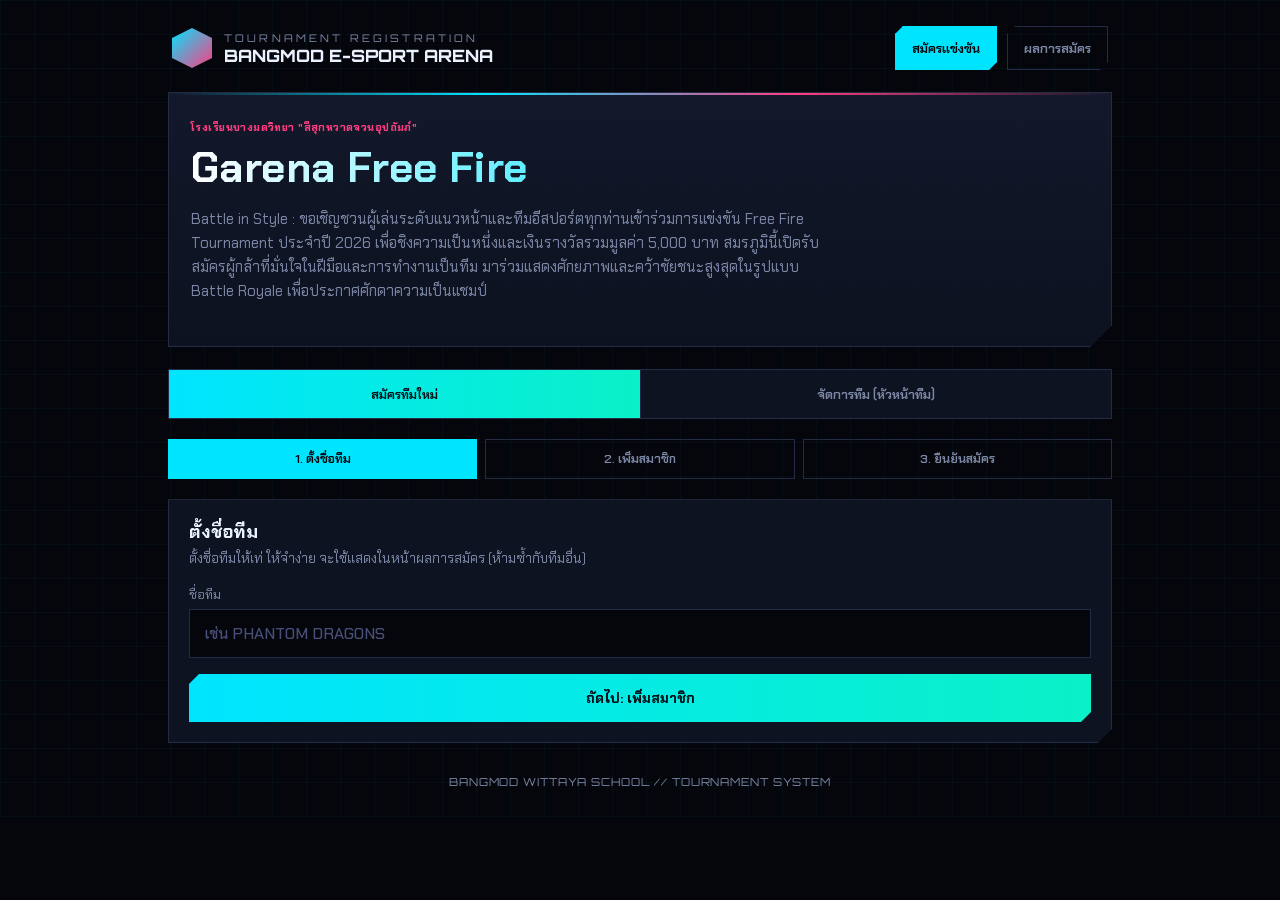
==== commit 5c598c72: "Add files via upload" ====
--- a/index.html
+++ b/index.html
@@ -25,9 +25,9 @@
   </div>
 
   <div class="hero">
-    <div class="eyebrow">// Enter the Arena</div>
-    <h1>รวมทีม ลงสนาม<br>ชิงแชมป์ E-SPORT</h1>
-    <p>สร้างทีม เพิ่มสมาชิกด้วยรหัสนักเรียน ระบบจะดึงชื่อ-นามสกุล-ชั้นให้อัตโนมัติ กรอกเบอร์โทรศัพท์และชื่อตัวละครในเกมให้ครบทุกคน แล้วยืนยันการสมัครได้ทันที</p>
+    <div class="eyebrow th">โรงเรียนบางมดวิทยา "สีสุกหวาดจวนอุปถัมภ์"</div>
+    <h1>Garena Free Fire</h1>
+    <p>Battle in Style : ขอเชิญชวนผู้เล่นระดับแนวหน้าและทีมอีสปอร์ตทุกท่านเข้าร่วมการแข่งขัน Free Fire Tournament ประจำปี 2026 เพื่อชิงความเป็นหนึ่งและเงินรางวัลรวมมูลค่า 5,000 บาท สมรภูมินี้เปิดรับสมัครผู้กล้าที่มั่นใจในฝีมือและการทำงานเป็นทีม มาร่วมแสดงศักยภาพและคว้าชัยชนะสูงสุดในรูปแบบ Battle Royale เพื่อประกาศศักดาความเป็นแชมป์</p>
   </div>
 
   <div class="tabs">
@@ -38,6 +38,13 @@
   <!-- ============ TAB: NEW TEAM ============ -->
   <div id="tabNew">
 
+    <div id="closedBanner" class="panel closed-banner hide">
+      <div class="icon">🔒</div>
+      <h2>ขณะนี้ระบบปิดรับสมัคร</h2>
+      <p>กรุณาติดตามประกาศเปิดรับสมัครรอบถัดไปจากทางโรงเรียน</p>
+    </div>
+
+    <div id="newTeamFlow">
     <div class="steps">
       <div class="step on" id="stepInd1">1. ตั้งชื่อทีม</div>
       <div class="step" id="stepInd2">2. เพิ่มสมาชิก</div>
@@ -103,6 +110,7 @@
       <h2 style="color:var(--success)">✓ สมัครสำเร็จ!</h2>
       <div id="successBody"></div>
     </div>
+    </div><!-- /newTeamFlow -->
 
   </div>
 
@@ -123,7 +131,7 @@
           <input type="tel" id="loginPhone">
         </div>
       </div>
-      <button class="btn btn-primary btn-block" onclick="doTeamLogin()">เข้าสู่ระบบ</button>
+      <button class="btn btn-primary btn-block" onclick="doTeamLogin(event)">เข้าสู่ระบบ</button>
     </div>
 
     <div class="panel hide" id="managePanel">
@@ -135,7 +143,7 @@
         <label>เปลี่ยนชื่อทีม</label>
         <div style="display:flex; gap:10px;">
           <input type="text" id="mgTeamNameInput" style="flex:1">
-          <button class="btn btn-sm" onclick="mgRenameTeam()">บันทึก</button>
+          <button class="btn btn-sm" onclick="mgRenameTeam(event)">บันทึก</button>
         </div>
       </div>
 
@@ -159,7 +167,7 @@
           <label>ชื่อตัวละครในเกม</label>
           <input type="text" id="mgNewGameName">
         </div>
-        <button class="btn btn-block" onclick="mgAddMember()">เพิ่มสมาชิก</button>
+        <button class="btn btn-block" onclick="mgAddMember(event)">เพิ่มสมาชิก</button>
       </div>
     </div>
 
@@ -173,6 +181,51 @@
 <script src="inapp-warning.js"></script>
 <script src="bottom-nav.js"></script>
 <script>
+  /* ------------- SHARED UI HELPERS ------------- */
+  function setBtnLoading(btn, loading, label){
+    if(!btn) return;
+    if(loading){
+      if(!btn.dataset.originalHtml) btn.dataset.originalHtml = btn.innerHTML;
+      btn.disabled = true;
+      btn.classList.add('is-loading');
+      btn.innerHTML = '<span class="spinner"></span>'+(label||'กำลังโหลด...');
+    } else {
+      btn.disabled = false;
+      btn.classList.remove('is-loading');
+      btn.innerHTML = label || btn.dataset.originalHtml || btn.innerHTML;
+    }
+  }
+
+  function openModal(innerHtml){
+    closeModal();
+    const overlay = document.createElement('div');
+    overlay.className = 'modal-overlay';
+    overlay.id = 'activeModal';
+    overlay.innerHTML = '<div class="modal-box">'+innerHtml+'</div>';
+    overlay.addEventListener('click', function(e){ if(e.target===overlay) closeModal(); });
+    document.body.appendChild(overlay);
+    requestAnimationFrame(function(){ overlay.classList.add('open'); });
+  }
+  function closeModal(){
+    const el = document.getElementById('activeModal');
+    if(el) el.remove();
+  }
+
+  function launchConfetti(){
+    const colors = ['#00e5ff','#ff3d81','#ffc93c','#33ffb0'];
+    for(let i=0;i<60;i++){
+      const el = document.createElement('div');
+      el.className = 'confetti-piece';
+      el.style.left = (Math.random()*100)+'vw';
+      el.style.background = colors[i % colors.length];
+      el.style.animationDuration = (2 + Math.random()*1.5)+'s';
+      el.style.animationDelay = (Math.random()*0.4)+'s';
+      el.style.transform = 'rotate('+(Math.random()*360)+'deg)';
+      document.body.appendChild(el);
+      setTimeout(function(){ el.remove(); }, 4000);
+    }
+  }
+
   /* ------------- TAB SWITCH ------------- */
   function showTab(t){
     document.getElementById('tabNew').classList.toggle('hide', t!=='new');
@@ -180,6 +233,14 @@
     document.getElementById('tabNewBtn').classList.toggle('active', t==='new');
     document.getElementById('tabManageBtn').classList.toggle('active', t==='manage');
   }
+
+  /* ------------- REGISTRATION OPEN/CLOSED CHECK ------------- */
+  apiCall('getRegistrationStatus', {}, 'GET').then(function(res){
+    if(res && res.ok && res.open === false){
+      document.getElementById('newTeamFlow').classList.add('hide');
+      document.getElementById('closedBanner').classList.remove('hide');
+    }
+  });
 
   /* ------------- NEW TEAM FLOW STATE ------------- */
   const TEAM_SIZE = 5;
@@ -208,9 +269,9 @@
     const v = document.getElementById('teamNameInput').value.trim();
     if(!v){ showAlert('teamNameAlert','กรุณาตั้งชื่อทีม'); return; }
     const btn = evt.target;
-    btn.disabled = true; btn.textContent = 'กำลังตรวจสอบชื่อทีม...';
+    setBtnLoading(btn, true, 'กำลังตรวจสอบชื่อทีม...');
     apiCall('checkTeamNameAvailable', { name: v }, 'GET').then(function(res){
-      btn.disabled = false; btn.textContent = 'ถัดไป: เพิ่มสมาชิก';
+      setBtnLoading(btn, false, 'ถัดไป: เพิ่มสมาชิก');
       if(!res.ok){ showAlert('teamNameAlert', res.message); return; }
       showAlert('teamNameAlert','');
       teamName = v;
@@ -236,9 +297,9 @@
     if(!sid){ showAlert('addAlert','กรุณากรอกรหัสนักเรียน'); return; }
     if(members.some(m=>m.studentId===sid)){ showAlert('addAlert','รหัสนี้อยู่ในทีมนี้แล้ว'); return; }
     const btn = document.getElementById('addBtn');
-    btn.disabled = true; btn.textContent = 'กำลังค้นหา...';
+    setBtnLoading(btn, true, 'กำลังค้นหา...');
     apiCall('lookupStudent', { studentId: sid }, 'GET').then(function(res){
-      btn.disabled = false; btn.textContent = 'แอด (ค้นหา)';
+      setBtnLoading(btn, false, 'แอด (ค้นหา)');
       if(!res.ok){ showAlert('addAlert', res.message); return; }
       pendingStudent = res.student;
       const isLeader = members.length===0;
@@ -325,20 +386,23 @@
 
   function doSubmit(){
     const btn = document.getElementById('submitBtn');
-    btn.disabled = true; btn.textContent = 'กำลังบันทึก...';
+    setBtnLoading(btn, true, 'กำลังบันทึก...');
     showAlert('submitAlert','');
     apiCall('submitRegistration', { teamName: teamName, members: members }, 'POST').then(function(res){
-      btn.disabled = false; btn.textContent = 'ยืนยันสมัครทีม';
+      setBtnLoading(btn, false, 'ยืนยันสมัครทีม');
       if(!res.ok){ showAlert('submitAlert', res.message); return; }
       document.getElementById('step3').classList.add('hide');
       setStepInd(3);
       document.getElementById('successBody').innerHTML =
         '<div class="roster-item leader"><div class="info">'+
-        '<div class="name">ทีม '+esc(res.teamName)+'</div>'+
-        '<div class="meta">สมัครสำเร็จเมื่อ '+esc(res.timestamp)+'</div></div></div>'+
+        '<div class="name">🏆 ทีม '+esc(res.teamName)+' สมัครสำเร็จ</div>'+
+        '<div class="meta">รอประกาศรายชื่ออย่างเป็นทางการอีกครั้ง • สมัครเมื่อ '+esc(res.timestamp)+'</div></div></div>'+
         '<p class="muted" style="margin-top:14px;">หัวหน้าทีมสามารถเข้าไปแก้ไขสมาชิกทีมได้ที่แท็บ <b>"จัดการทีม (หัวหน้าทีม)"</b> โดยใช้รหัสนักเรียนและเบอร์โทรศัพท์ของหัวหน้าทีม</p>'+
         '<a href="view.html" class="btn btn-primary" style="display:inline-block;margin-top:12px;text-decoration:none;">ดูผลการสมัครทั้งหมด</a>';
-      document.getElementById('stepSuccess').classList.remove('hide');
+      const successPanel = document.getElementById('stepSuccess');
+      successPanel.classList.remove('hide');
+      successPanel.classList.add('success-glow');
+      launchConfetti();
     });
   }
 
@@ -347,12 +411,15 @@
   /* ------------- MANAGE TEAM (LEADER) ------------- */
   let mgTeamId = null, mgToken = null;
 
-  function doTeamLogin(){
+  function doTeamLogin(evt){
     const sid = document.getElementById('loginId').value.trim();
     const phone = document.getElementById('loginPhone').value.trim();
     showAlert('loginAlert','');
     if(!sid || !phone){ showAlert('loginAlert','กรุณากรอกรหัสนักเรียนและเบอร์โทรศัพท์'); return; }
+    const btn = evt.target;
+    setBtnLoading(btn, true, 'กำลังเข้าสู่ระบบ...');
     apiCall('teamLogin', { studentId: sid, phone: phone }, 'POST').then(function(res){
+      setBtnLoading(btn, false, 'เข้าสู่ระบบ');
       if(!res.ok){ showAlert('loginAlert', res.message); return; }
       mgTeamId = res.teamId; mgToken = res.token;
       document.getElementById('loginPanel').classList.add('hide');
@@ -380,49 +447,59 @@
         '</div>'+
         '<div class="badge '+(isLeader?'':'member')+'">'+(isLeader?'หัวหน้าทีม':'สมาชิก')+'</div>'+
         '<div style="display:flex; flex-direction:column; gap:6px;">'+
-          '<button class="btn btn-sm" onclick="mgUpdateContact(\''+m.studentId+'\')">บันทึก</button>'+
-          (isLeader?'':'<button class="btn btn-sm btn-danger" onclick="mgRemoveMember(\''+m.studentId+'\')">ลบออก</button>')+
+          '<button class="btn btn-sm" onclick="mgUpdateContact(event,\''+m.studentId+'\')">บันทึก</button>'+
+          (isLeader?'':'<button class="btn btn-sm btn-danger" onclick="mgRemoveMember(event,\''+m.studentId+'\')">ลบออก</button>')+
         '</div>'+
       '</div>';
     }).join('');
   }
 
-  function mgRenameTeam(){
+  function mgRenameTeam(evt){
     const v = document.getElementById('mgTeamNameInput').value.trim();
     if(!v) return;
+    const btn = evt.target;
+    setBtnLoading(btn, true, '');
     apiCall('teamUpdateTeamName', { teamId: mgTeamId, token: mgToken, newName: v }, 'POST').then(function(res){
+      setBtnLoading(btn, false, 'บันทึก');
       if(!res.ok){ showAlert('mgAlert', res.message); return; }
       document.getElementById('mgTeamName').textContent = res.teamName;
       showAlert('mgAlert','บันทึกชื่อทีมแล้ว', true);
     });
   }
 
-  function mgUpdateContact(sid){
+  function mgUpdateContact(evt, sid){
     const phone = document.getElementById('phone_'+sid).value.trim();
     const gameName = document.getElementById('game_'+sid).value.trim();
+    const btn = evt.target;
+    setBtnLoading(btn, true, '');
     apiCall('teamUpdateMemberContact', { teamId: mgTeamId, token: mgToken, studentId: sid, phone: phone, gameName: gameName }, 'POST').then(function(res){
-      if(!res.ok){ showAlert('mgAlert', res.message); return; }
+      if(!res.ok){ setBtnLoading(btn, false, 'บันทึก'); showAlert('mgAlert', res.message); return; }
       if(res.token) mgToken = res.token;
       showAlert('mgAlert','บันทึกข้อมูลแล้ว', true);
       renderMgRoster(res.members);
     });
   }
 
-  function mgRemoveMember(sid){
+  function mgRemoveMember(evt, sid){
     if(!confirm('ยืนยันลบสมาชิกนี้ออกจากทีม?')) return;
+    const btn = evt.target;
+    setBtnLoading(btn, true, '');
     apiCall('teamRemoveMember', { teamId: mgTeamId, token: mgToken, studentId: sid }, 'POST').then(function(res){
-      if(!res.ok){ showAlert('mgAlert', res.message); return; }
+      if(!res.ok){ setBtnLoading(btn, false, 'ลบออก'); showAlert('mgAlert', res.message); return; }
       renderMgRoster(res.members);
     });
   }
 
-  function mgAddMember(){
+  function mgAddMember(evt){
     const sid = document.getElementById('mgNewId').value.trim();
     const phone = document.getElementById('mgNewPhone').value.trim();
     const gameName = document.getElementById('mgNewGameName').value.trim();
     showAlert('mgAddAlert','');
     if(!sid || !phone || !gameName){ showAlert('mgAddAlert','กรุณากรอกรหัสนักเรียน เบอร์โทรศัพท์ และชื่อตัวละครในเกมให้ครบ'); return; }
+    const btn = evt.target;
+    setBtnLoading(btn, true, 'กำลังเพิ่ม...');
     apiCall('teamAddMember', { teamId: mgTeamId, token: mgToken, studentId: sid, phone: phone, gameName: gameName }, 'POST').then(function(res){
+      setBtnLoading(btn, false, 'เพิ่มสมาชิก');
       if(!res.ok){ showAlert('mgAddAlert', res.message); return; }
       document.getElementById('mgNewId').value='';
       document.getElementById('mgNewPhone').value='';
--- a/style.css
+++ b/style.css
@@ -229,3 +229,81 @@
   .bottom-nav a.active{ color:var(--cyan); }
   .bottom-nav a.active svg{ filter:drop-shadow(0 0 5px rgba(0,229,255,.7)); }
   .bottom-nav a:active{ transform:scale(.94); }
+
+  /* ---------- Thai eyebrow override (Orbitron ไม่มีตัวอักษรไทย) ---------- */
+  .eyebrow.th{ font-family:'Chakra Petch'; font-weight:700; letter-spacing:.04em; }
+
+  /* ---------- Loading spinner (ปุ่มที่กำลังรอผลจากเซิร์ฟเวอร์) ---------- */
+  .spinner{
+    display:inline-block; width:14px; height:14px; margin-right:8px; vertical-align:-2px;
+    border:2px solid rgba(255,255,255,.35); border-top-color:currentColor; border-radius:50%;
+    animation:spin .6s linear infinite;
+  }
+  @keyframes spin{ to{ transform:rotate(360deg); } }
+  .btn.is-loading{ box-shadow:0 0 18px rgba(0,229,255,.55); cursor:wait; }
+  .btn-primary.is-loading{ box-shadow:0 0 18px rgba(0,229,255,.75); }
+  .btn-danger.is-loading{ box-shadow:0 0 18px rgba(255,75,106,.6); }
+
+  /* เน้นส่วนที่กำลังทำงานอยู่ (การ์ดทีมที่เปิดขยายอยู่) */
+  .team-card.expanded{ border-color:var(--cyan); box-shadow:0 0 0 1px rgba(0,229,255,.25), 0 0 24px rgba(0,229,255,.12); }
+
+  /* ---------- Modal (bottom-sheet บนมือถือ, กล่องกลางจอบนเดสก์ท็อป) ---------- */
+  .modal-overlay{
+    position:fixed; inset:0; z-index:1000; background:rgba(2,3,8,.78);
+    display:flex; align-items:flex-end; justify-content:center;
+    opacity:0; pointer-events:none; transition:opacity .2s ease;
+  }
+  .modal-overlay.open{ opacity:1; pointer-events:auto; }
+  .modal-box{
+    width:100%; max-width:540px; max-height:88vh; overflow-y:auto;
+    background:var(--panel); border:1px solid var(--line); border-bottom:none;
+    padding:22px 20px calc(22px + var(--safe-b));
+    clip-path:polygon(16px 0,100% 0,100% 100%,0 100%,0 16px);
+    transform:translateY(40px); transition:transform .28s cubic-bezier(.22,.85,.28,1.25);
+    box-shadow:0 -8px 40px rgba(0,0,0,.5);
+  }
+  .modal-overlay.open .modal-box{ transform:translateY(0); }
+  @media (min-width:640px){
+    .modal-overlay{ align-items:center; }
+    .modal-box{
+      border-bottom:1px solid var(--line); padding:24px;
+      clip-path:polygon(0 0,100% 0,100% calc(100% - 16px),calc(100% - 16px) 100%,0 100%);
+      transform:translateY(16px) scale(.98);
+    }
+    .modal-overlay.open .modal-box{ transform:translateY(0) scale(1); }
+  }
+  .modal-box h2{ margin-bottom:4px; }
+  .modal-actions{ display:flex; gap:10px; margin-top:18px; }
+
+  /* ---------- ระบบปิดรับสมัคร ---------- */
+  .closed-banner{
+    text-align:center; padding:50px 24px; border:1px dashed var(--line);
+    background:rgba(255,61,129,.05);
+  }
+  .closed-banner .icon{ font-size:34px; margin-bottom:10px; }
+  .closed-banner h2{ color:var(--magenta); font-size:20px; margin-bottom:8px; }
+  .closed-banner p{ color:var(--dim); font-size:14px; }
+
+  .status-pill{
+    display:inline-flex; align-items:center; gap:8px; padding:8px 14px;
+    font-family:'Chakra Petch'; font-weight:600; font-size:13px; border:1px solid var(--line);
+  }
+  .status-pill.on{ color:var(--success); border-color:var(--success); }
+  .status-pill.off{ color:var(--danger); border-color:var(--danger); }
+  .status-dot{ width:8px; height:8px; border-radius:50%; background:currentColor; box-shadow:0 0 8px currentColor; }
+
+  /* ---------- Confetti (เอฟเฟกต์ฉลองสมัครสำเร็จ) ---------- */
+  .confetti-piece{
+    position:fixed; top:-12px; z-index:1100; pointer-events:none;
+    width:8px; height:14px; opacity:.9;
+    animation:confettiFall linear forwards;
+  }
+  @keyframes confettiFall{
+    to{ transform:translateY(110vh) rotate(600deg); opacity:0; }
+  }
+  .success-glow{ animation:successPulse 1.4s ease-out; }
+  @keyframes successPulse{
+    0%{ box-shadow:0 0 0 rgba(51,255,176,0); }
+    30%{ box-shadow:0 0 40px rgba(51,255,176,.5); }
+    100%{ box-shadow:0 0 0 rgba(51,255,176,0); }
+  }
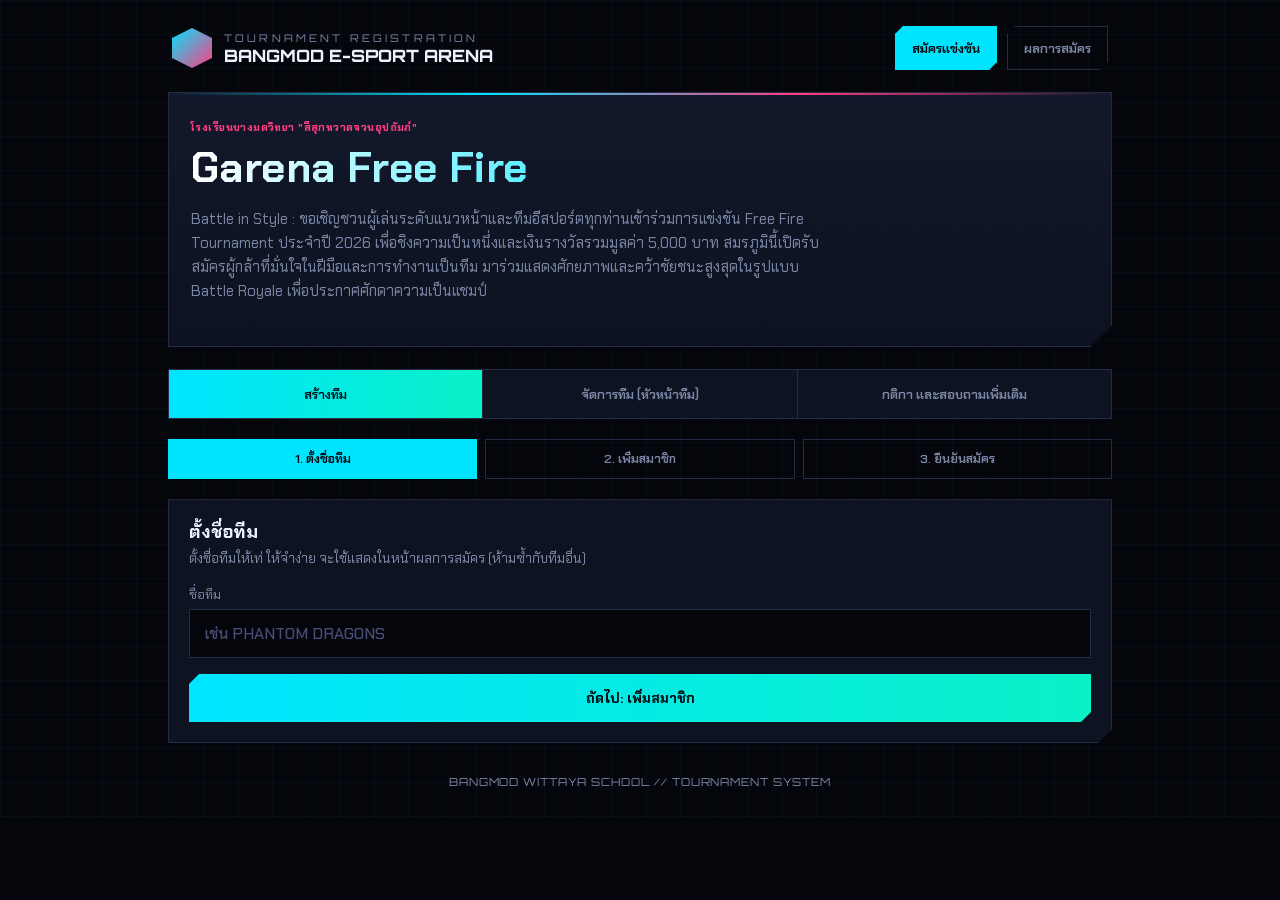
==== commit 0fa37268: "Add files via upload" ====
--- a/index.html
+++ b/index.html
@@ -31,8 +31,9 @@
   </div>
 
   <div class="tabs">
-    <button id="tabNewBtn" class="active" onclick="showTab('new')">สมัครทีมใหม่</button>
+    <button id="tabNewBtn" class="active" onclick="showTab('new')">สร้างทีม</button>
     <button id="tabManageBtn" onclick="showTab('manage')">จัดการทีม (หัวหน้าทีม)</button>
+    <button id="tabRulesBtn" onclick="showTab('rules')">กติกา และสอบถามเพิ่มเติม</button>
   </div>
 
   <!-- ============ TAB: NEW TEAM ============ -->
@@ -74,11 +75,11 @@
         <div class="row2">
           <div class="field">
             <label>รหัสประจำตัวนักเรียน</label>
-            <input type="text" id="studentIdInput" placeholder="กรอกรหัสนักเรียนแล้วกด แอด" onkeydown="if(event.key==='Enter'){event.preventDefault();doLookup();}">
+            <input type="text" id="studentIdInput" placeholder="กรอกรหัสนักเรียนแล้วค้นหาสมาชิก" oninput="debouncedAutoLookup()" onkeydown="if(event.key==='Enter'){event.preventDefault();doLookup();}">
           </div>
           <div class="field">
             <label>&nbsp;</label>
-            <button class="btn btn-block" id="addBtn" onclick="doLookup()">แอด (ค้นหา)</button>
+            <button class="btn btn-block" id="addBtn" onclick="doLookup()">ค้นหาสมาชิก</button>
           </div>
         </div>
       </div>
@@ -116,6 +117,12 @@
 
   <!-- ============ TAB: MANAGE TEAM ============ -->
   <div id="tabManage" class="hide">
+
+    <div class="panel closed-banner hide" id="mgmtClosedBanner">
+      <div class="icon">🔒</div>
+      <h2>แก้ไขข้อมูลสมาชิก</h2>
+      <p>กรุณาติดต่อครูผู้ดูแลกิจกรรม</p>
+    </div>
 
     <div class="panel" id="loginPanel">
       <h2>เข้าสู่ระบบหัวหน้าทีม</h2>
@@ -173,6 +180,73 @@
 
   </div>
 
+  <!-- ============ TAB: RULES ============ -->
+  <div id="tabRules" class="hide">
+    <div class="panel rules-panel">
+      <h2>🏆 UNIF TEA FREEFIRE SCHOOL TOURNAMENT 🏆</h2>
+      <div class="sub">กติกาการแข่งขันและข้อมูลติดต่อสอบถามเพิ่มเติม</div>
+
+      <h3>วิธีการลงทะเบียน</h3>
+      <ol>
+        <li>ให้หัวหน้าทีมเป็นผู้เลือกโรงเรียนที่ตัวเองสังกัดอยู่ และเป็นคนกรอกข้อมูลให้ลูกทีม</li>
+        <li>ผู้เข้าแข่งขันทุกคนสามารถเข้า Discord เพื่อสอบถามข้อมูล ติดต่อแอดมินเวลาที่เกิดปัญหา และเช็กสายการแข่งขันในช่องแชทของโรงเรียนที่ตัวเองสังกัด: <a href="https://discord.gg/ntBg4qjqAC" target="_blank" rel="noopener">discord.gg/ntBg4qjqAC</a></li>
+        <li>ต้องกรอกข้อมูลตาม Google Form ให้ครบตามที่ Tournament กำหนด</li>
+      </ol>
+
+      <h3 style="margin-top:20px;">⚠️ ข้อควรระวังสำหรับนักกีฬา</h3>
+      <ul>
+        <li>รายงานตัวให้ตรงเวลา หากทีมใดมาไม่ครบในเวลาเริ่มแข่ง จะเริ่มเกมตามจำนวนคนที่อยู่</li>
+        <li>ห้ามใช้โปรแกรมช่วยเล่นหรือบัคของเกม หากตรวจพบปรับแพ้ทันที</li>
+        <li>แนะนำให้ใช้เน็ตมือถือส่วนตัวเพื่อความเสถียรในการแข่งขัน</li>
+      </ul>
+
+      <h3 style="margin-top:20px;">🛠️ การตั้งค่าห้องแข่งขัน (Custom Room)</h3>
+      <div class="table-scroll"><table>
+        <tr><td>อุปกรณ์</td><td>ใช้เฉพาะโทรศัพท์มือถือ (ห้าม Tablet / iPad / Emulator)</td></tr>
+        <tr><td>สกิลตัวละคร</td><td>เปิด (On)</td></tr>
+        <tr><td>คุณสมบัติชุดปืน (Gun Skins)</td><td>ปิด (Off) เพื่อความเท่าเทียม</td></tr>
+        <tr><td>จำกัดกระสุน/ไอซ์วอลล์</td><td>ใช่ (Yes)</td></tr>
+        <tr><td>ระบบช่วยเล็ง</td><td>มาตรฐาน</td></tr>
+        <tr><td>Death Spectate (ตายแล้วดูต่อ)</td><td>ปิด (Off)</td></tr>
+      </table></div>
+
+      <h3 style="margin-top:20px;">📅 กำหนดการแข่งขัน (24 ทีม)</h3>
+      <div class="table-scroll"><table>
+        <thead><tr><th>เวลา</th><th>รายการ</th></tr></thead>
+        <tr><td class="mono">09.30-10.00</td><td>ลงทะเบียนรายงานตัวนักกีฬา และรับฟัง Brief กติกา</td></tr>
+        <tr><td class="mono">10.00-11.00</td><td>รอบคัดเลือก Group A 12 ทีม (2 แมตช์: Bermuda / Purgatory)</td></tr>
+        <tr><td class="mono">11.00-12.00</td><td>รอบคัดเลือก Group B 12 ทีม (2 แมตช์: Bermuda / Purgatory)</td></tr>
+        <tr><td class="mono">12.00-13.00</td><td>พักเที่ยง และประกาศรายชื่อ 12 ทีมสุดท้าย (Top 6 ของแต่ละกลุ่ม)</td></tr>
+        <tr><td class="mono">13.00-14.00</td><td>รอบ Grand Final (2 แมตช์: Bermuda / Nexterra)</td></tr>
+        <tr><td class="mono">14.00-14.15</td><td>สรุปคะแนน ประกาศผล และมอบรางวัล</td></tr>
+      </table></div>
+
+      <h3 style="margin-top:20px;">📊 เกณฑ์การนับคะแนน (Pro League Standard)</h3>
+      <p class="muted" style="margin-bottom:10px;">คะแนนรวม = คะแนนอันดับ + คะแนนกำจัด (Kill) — คะแนนกำจัด: 1 คะแนน ต่อ 1 Kill</p>
+      <div class="table-scroll"><table>
+        <thead><tr><th>อันดับ</th><th>คะแนน</th></tr></thead>
+        <tr><td>1 (Booyah!)</td><td>12 แต้ม</td></tr>
+        <tr><td>2</td><td>9 แต้ม</td></tr>
+        <tr><td>3</td><td>8 แต้ม</td></tr>
+        <tr><td>4</td><td>7 แต้ม</td></tr>
+        <tr><td>5</td><td>6 แต้ม</td></tr>
+        <tr><td>6</td><td>5 แต้ม</td></tr>
+        <tr><td>7</td><td>4 แต้ม</td></tr>
+        <tr><td>8</td><td>3 แต้ม</td></tr>
+        <tr><td>9</td><td>2 แต้ม</td></tr>
+        <tr><td>10</td><td>1 แต้ม</td></tr>
+        <tr><td>11-12</td><td>0 แต้ม</td></tr>
+      </table></div>
+
+      <h3 style="margin-top:20px;">💰 เงินรางวัลสำหรับทีมคะแนนสูงสุด 4 อันดับ</h3>
+      <div class="prize-item"><span class="rank">อันดับ 1</span><span class="amount">1,500 บาท + ผลิตภัณฑ์ Unif Tea</span></div>
+      <div class="prize-item"><span class="rank">อันดับ 2</span><span class="amount">1,000 บาท + ผลิตภัณฑ์ Unif Tea</span></div>
+      <div class="prize-item"><span class="rank">อันดับ 3-4</span><span class="amount">500 บาท + ผลิตภัณฑ์ Unif Tea</span></div>
+
+      <a href="https://discord.gg/ntBg4qjqAC" target="_blank" rel="noopener" class="btn btn-primary btn-block" style="margin-top:20px; text-decoration:none; text-align:center; display:block;">เข้า Discord สอบถามเพิ่มเติม</a>
+    </div>
+  </div>
+
   <div class="footer-note">BANGMOD WITTAYA SCHOOL // TOURNAMENT SYSTEM</div>
 </div>
 
@@ -230,15 +304,38 @@
   function showTab(t){
     document.getElementById('tabNew').classList.toggle('hide', t!=='new');
     document.getElementById('tabManage').classList.toggle('hide', t!=='manage');
+    document.getElementById('tabRules').classList.toggle('hide', t!=='rules');
     document.getElementById('tabNewBtn').classList.toggle('active', t==='new');
     document.getElementById('tabManageBtn').classList.toggle('active', t==='manage');
-  }
+    document.getElementById('tabRulesBtn').classList.toggle('active', t==='rules');
+  }
+
+  /* ------------- DEBOUNCE HELPER (ค้นหาแบบเรียลไทม์ ไม่ต้องกดปุ่มทุกครั้ง) ------------- */
+  function debounce(fn, delay){
+    let timer;
+    return function(...args){
+      clearTimeout(timer);
+      timer = setTimeout(function(){ fn.apply(null, args); }, delay);
+    };
+  }
+  const debouncedAutoLookup = debounce(function(){
+    const v = document.getElementById('studentIdInput').value.trim();
+    if(v.length >= 4) doLookup();
+  }, 500);
 
   /* ------------- REGISTRATION OPEN/CLOSED CHECK ------------- */
   apiCall('getRegistrationStatus', {}, 'GET').then(function(res){
     if(res && res.ok && res.open === false){
       document.getElementById('newTeamFlow').classList.add('hide');
       document.getElementById('closedBanner').classList.remove('hide');
+    }
+  });
+
+  /* ------------- TEAM MANAGEMENT OPEN/CLOSED CHECK ------------- */
+  apiCall('getTeamManagementStatus', {}, 'GET').then(function(res){
+    if(res && res.ok && res.open === false){
+      document.getElementById('loginPanel').classList.add('hide');
+      document.getElementById('mgmtClosedBanner').classList.remove('hide');
     }
   });
 
@@ -299,7 +396,7 @@
     const btn = document.getElementById('addBtn');
     setBtnLoading(btn, true, 'กำลังค้นหา...');
     apiCall('lookupStudent', { studentId: sid }, 'GET').then(function(res){
-      setBtnLoading(btn, false, 'แอด (ค้นหา)');
+      setBtnLoading(btn, false, 'ค้นหาสมาชิก');
       if(!res.ok){ showAlert('addAlert', res.message); return; }
       pendingStudent = res.student;
       const isLeader = members.length===0;
--- a/style.css
+++ b/style.css
@@ -172,6 +172,7 @@
   .team-card{
     background:var(--panel); border:1px solid var(--line); margin-bottom:16px;
     clip-path:polygon(0 0,100% 0,100% calc(100% - 14px),calc(100% - 14px) 100%,0 100%);
+    animation:fadeInList .28s ease both;
   }
   .team-card .head{
     display:flex; align-items:center; justify-content:space-between; gap:10px;
@@ -307,3 +308,19 @@
     30%{ box-shadow:0 0 40px rgba(51,255,176,.5); }
     100%{ box-shadow:0 0 0 rgba(51,255,176,0); }
   }
+
+  /* ---------- ลูกเล่นตอนรายการปรากฏ/รีเฟรช (ไม่ให้ดูแข็ง) ---------- */
+  @keyframes popIn{ from{ opacity:0; transform:translateY(8px) scale(.97); } to{ opacity:1; transform:translateY(0) scale(1); } }
+  .roster-item{ animation:popIn .3s ease both; }
+  @keyframes fadeInList{ from{ opacity:0; transform:translateY(6px); } to{ opacity:1; transform:translateY(0); } }
+  .fade-in-list{ animation:fadeInList .28s ease; }
+
+  /* ---------- แท็บกติกา ---------- */
+  .rules-panel h3{ font-size:15px; margin:0 0 10px; color:var(--cyan); }
+  .rules-panel ul, .rules-panel ol{ margin:0 0 4px; padding-left:20px; color:var(--text); font-size:14px; line-height:1.8; }
+  .rules-panel table{ width:100%; border-collapse:collapse; margin-bottom:4px; }
+  .rules-panel td, .rules-panel th{ padding:9px 12px; font-size:13.5px; border-bottom:1px solid var(--line); text-align:left; }
+  .rules-panel th{ color:var(--dim); font-size:11px; text-transform:uppercase; letter-spacing:.05em; }
+  .prize-item{ display:flex; align-items:center; justify-content:space-between; padding:12px 14px; margin-bottom:8px; background:var(--void); border:1px solid var(--line); border-left:3px solid var(--gold); }
+  .prize-item .rank{ font-family:'Chakra Petch'; font-weight:700; }
+  .prize-item .amount{ color:var(--gold); font-family:'JetBrains Mono'; font-weight:700; }
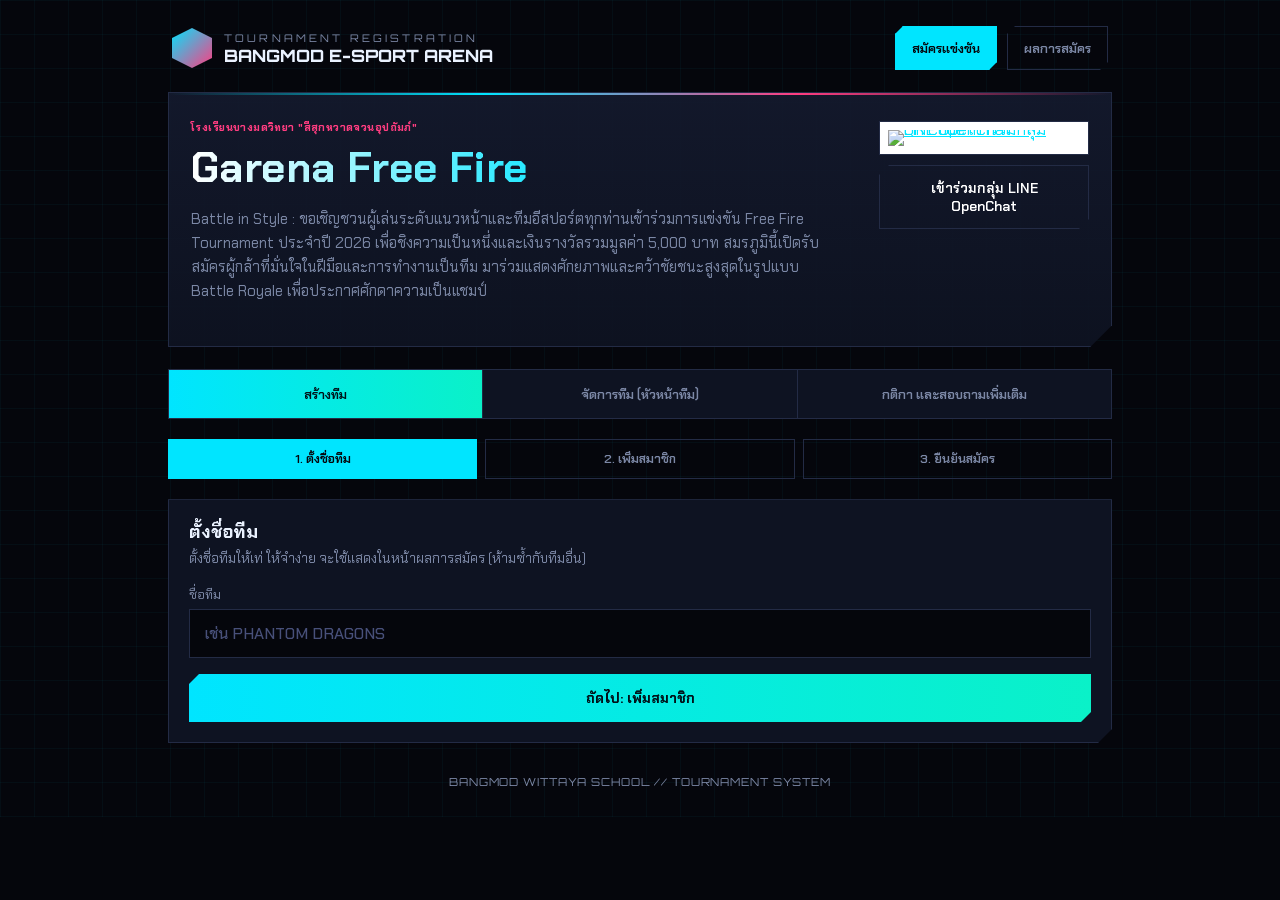
==== commit f99b798b: "Add files via upload" ====
--- a/index.html
+++ b/index.html
@@ -25,9 +25,17 @@
   </div>
 
   <div class="hero">
-    <div class="eyebrow th">โรงเรียนบางมดวิทยา "สีสุกหวาดจวนอุปถัมภ์"</div>
-    <h1>Garena Free Fire</h1>
-    <p>Battle in Style : ขอเชิญชวนผู้เล่นระดับแนวหน้าและทีมอีสปอร์ตทุกท่านเข้าร่วมการแข่งขัน Free Fire Tournament ประจำปี 2026 เพื่อชิงความเป็นหนึ่งและเงินรางวัลรวมมูลค่า 5,000 บาท สมรภูมินี้เปิดรับสมัครผู้กล้าที่มั่นใจในฝีมือและการทำงานเป็นทีม มาร่วมแสดงศักยภาพและคว้าชัยชนะสูงสุดในรูปแบบ Battle Royale เพื่อประกาศศักดาความเป็นแชมป์</p>
+    <div class="hero-main">
+      <div class="eyebrow th">โรงเรียนบางมดวิทยา "สีสุกหวาดจวนอุปถัมภ์"</div>
+      <h1>Garena Free Fire</h1>
+      <p>Battle in Style : ขอเชิญชวนผู้เล่นระดับแนวหน้าและทีมอีสปอร์ตทุกท่านเข้าร่วมการแข่งขัน Free Fire Tournament ประจำปี 2026 เพื่อชิงความเป็นหนึ่งและเงินรางวัลรวมมูลค่า 5,000 บาท สมรภูมินี้เปิดรับสมัครผู้กล้าที่มั่นใจในฝีมือและการทำงานเป็นทีม มาร่วมแสดงศักยภาพและคว้าชัยชนะสูงสุดในรูปแบบ Battle Royale เพื่อประกาศศักดาความเป็นแชมป์</p>
+    </div>
+    <div class="hero-side">
+      <a class="qr-box" href="https://line.me/ti/g2/1lA057jHEMgkFsyzF_m6DODwiU_wCoRxcSTGyg?utm_source=invitation&utm_medium=link_copy&utm_campaign=default" target="_blank" rel="noopener">
+        <img src="https://api.qrserver.com/v1/create-qr-code/?size=300x300&data=https%3A%2F%2Fline.me%2Fti%2Fg2%2F1lA057jHEMgkFsyzF_m6DODwiU_wCoRxcSTGyg%3Futm_source%3Dinvitation%26utm_medium%3Dlink_copy%26utm_campaign%3Ddefault" alt="QR Code เข้าร่วมกลุ่ม LINE OpenChat" loading="lazy">
+      </a>
+      <a class="btn line-btn" href="https://line.me/ti/g2/1lA057jHEMgkFsyzF_m6DODwiU_wCoRxcSTGyg?utm_source=invitation&utm_medium=link_copy&utm_campaign=default" target="_blank" rel="noopener">เข้าร่วมกลุ่ม LINE OpenChat</a>
+    </div>
   </div>
 
   <div class="tabs">
--- a/style.css
+++ b/style.css
@@ -84,6 +84,20 @@
     border:1px solid var(--line);
     clip-path:polygon(0 0,100% 0,100% calc(100% - 22px),calc(100% - 22px) 100%,0 100%);
     animation:fadeUp .5s ease both;
+    display:flex; gap:26px; align-items:flex-start; flex-wrap:wrap;
+  }
+  .hero-main{ flex:1; min-width:240px; }
+  .hero-side{ width:210px; flex:none; display:flex; flex-direction:column; gap:10px; }
+  .qr-box{ display:block; background:#fff; padding:8px; border:1px solid var(--line); line-height:0; }
+  .qr-box img{ width:100%; height:auto; display:block; }
+  .line-btn{
+    background:#06c755; color:#fff !important; border:none; font-weight:700;
+    text-decoration:none; text-align:center; display:flex; align-items:center; justify-content:center; gap:8px;
+  }
+  .line-btn:hover{ filter:brightness(1.08); box-shadow:0 0 18px rgba(6,199,85,.5); }
+  @media (max-width:720px){
+    .hero{ flex-direction:column; }
+    .hero-side{ width:100%; max-width:260px; margin:4px auto 0; }
   }
   .hero::after{
     content:'';position:absolute; left:0; right:0; top:0; height:2px;
